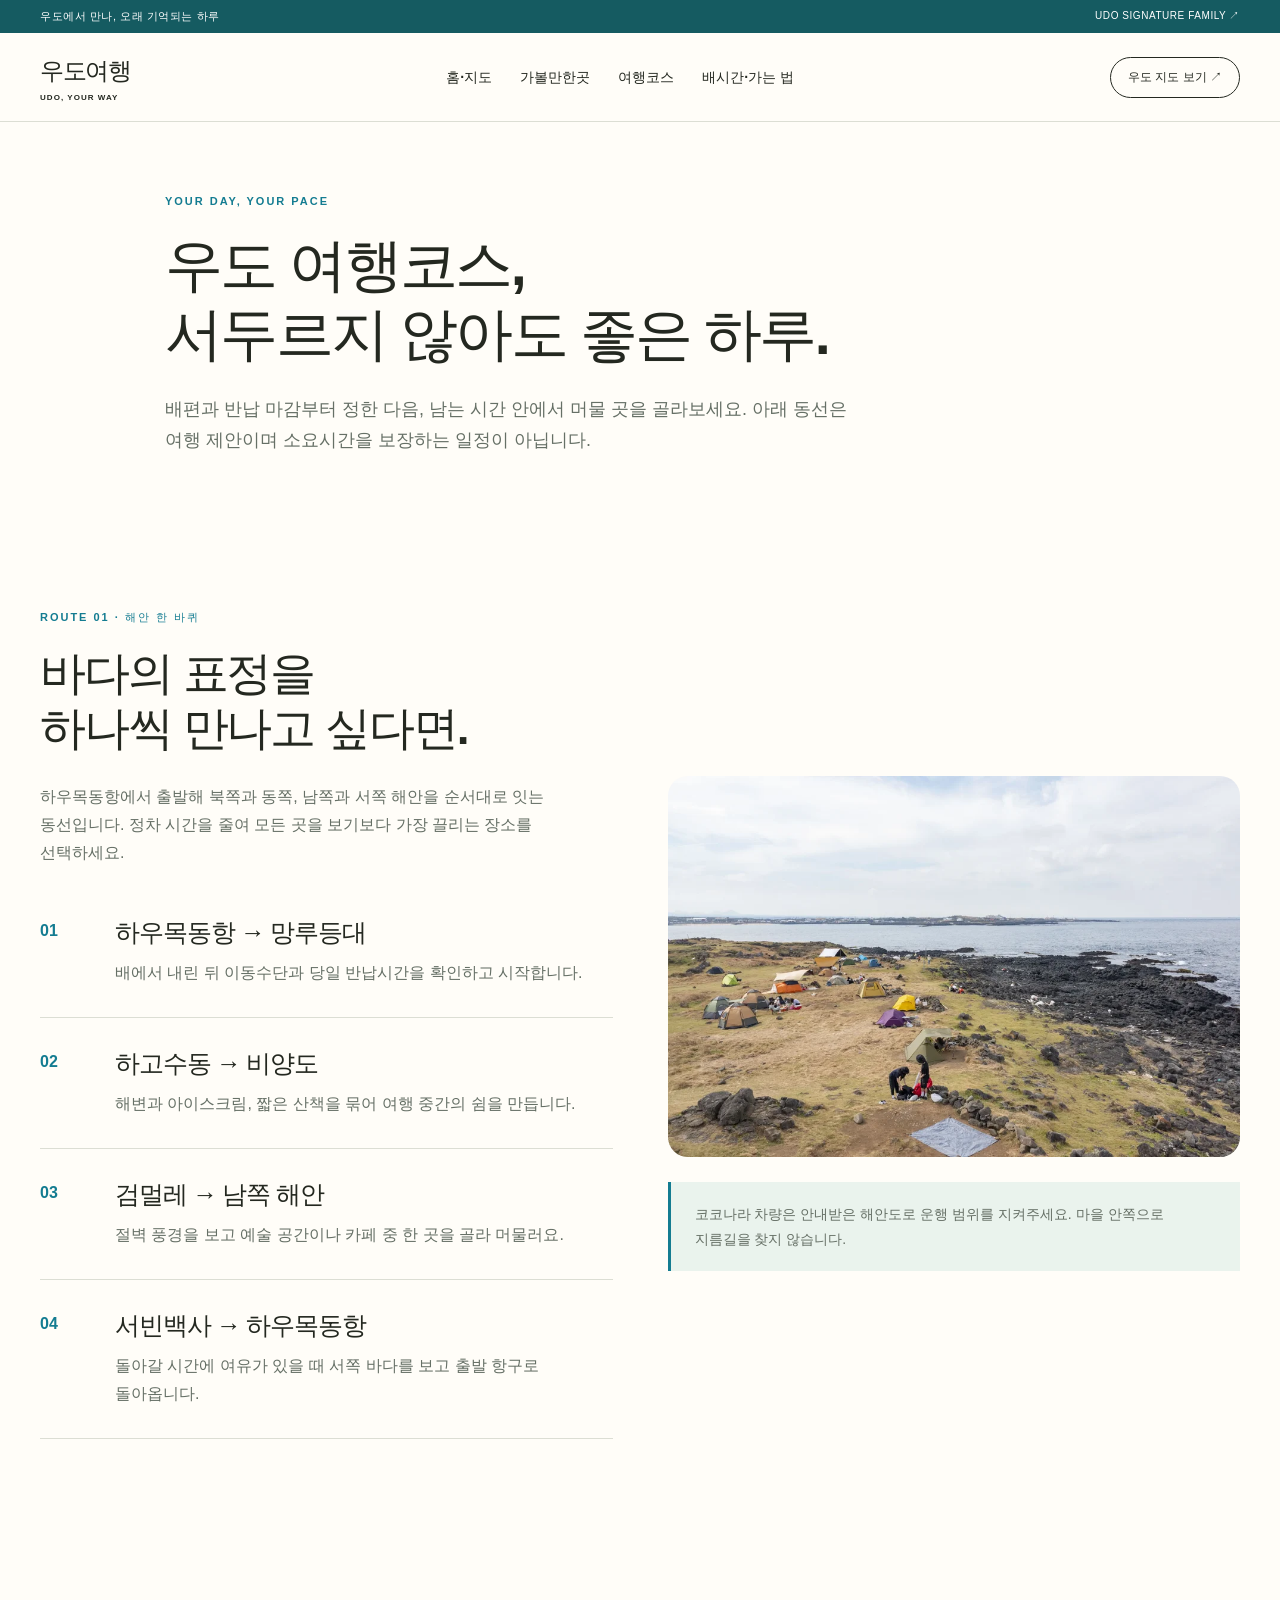
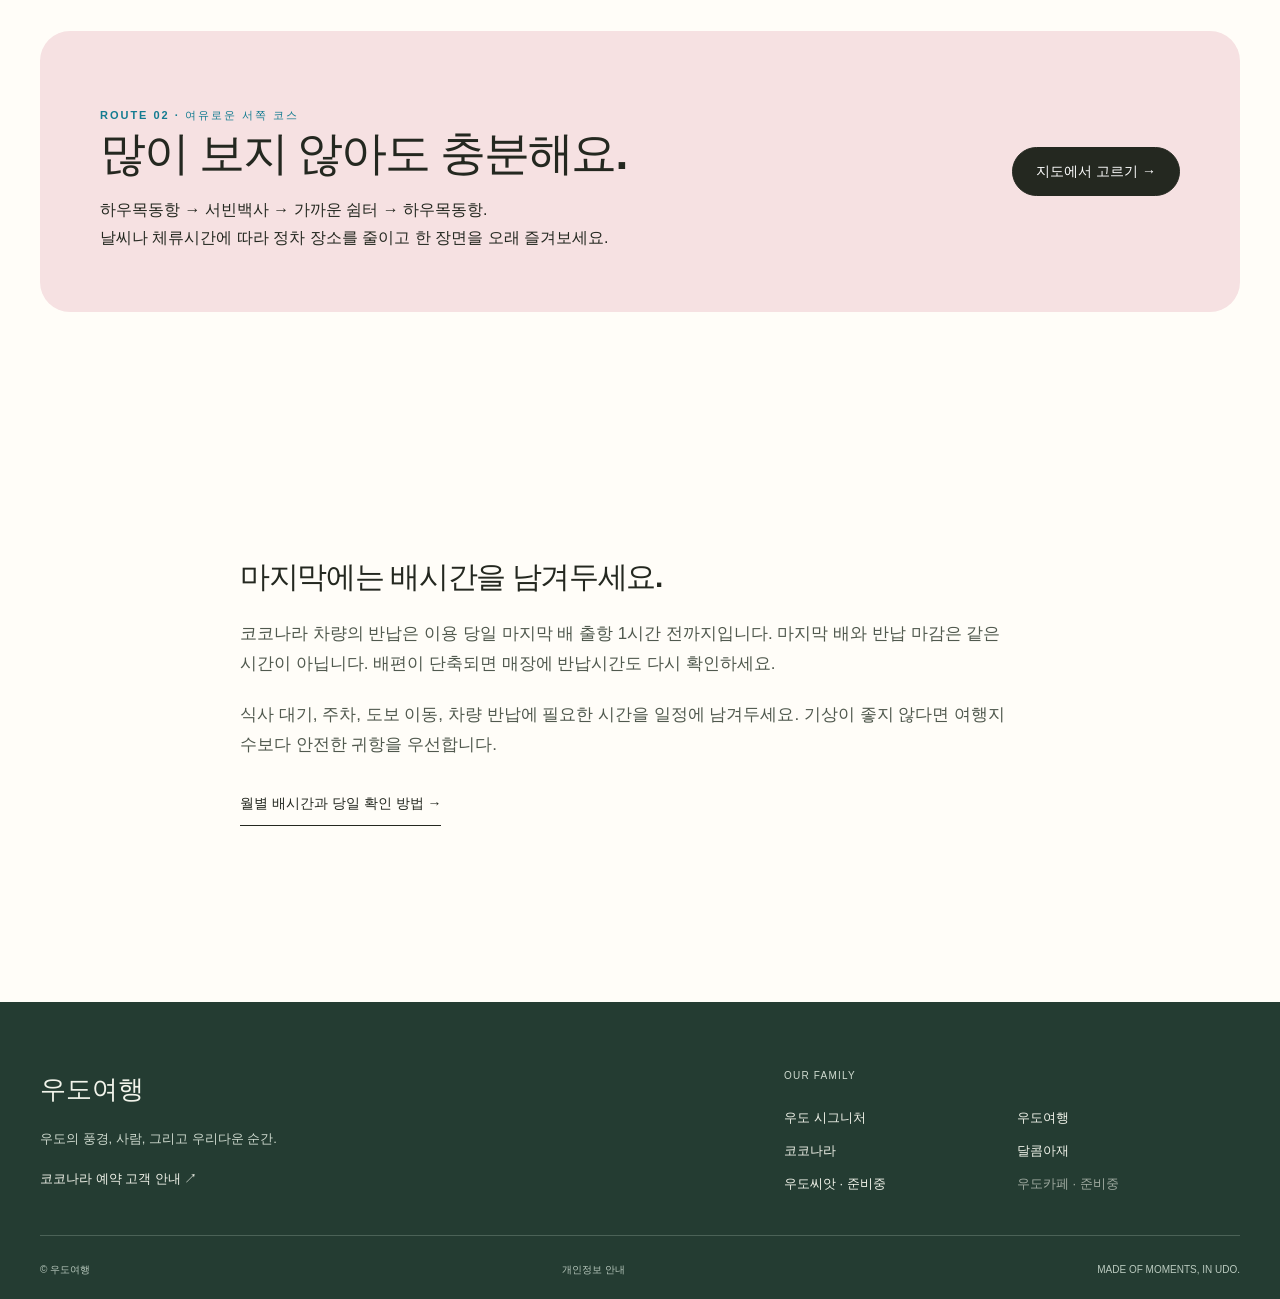
==== docs/course/index.html @ 096f095b "Publish reviewed udosignature-udo website" ====
<!doctype html><html lang="ko"><head><meta charset="utf-8"><meta name="viewport" content="width=device-width,initial-scale=1"><title>우도 여행코스 | 해안 한 바퀴·여유로운 반나절 일정</title><meta name="description" content="우도 여행코스를 체류시간과 취향에 맞게 골라보세요. 하우목동항에서 시작하는 해안 코스, 서빈백사 중심의 여유 코스와 마지막 배 전 일정 정리를 안내합니다."><meta name="robots" content="index,follow,max-image-preview:large"><link rel="canonical" href="https://udo.udosignature.com/course/"><meta property="og:type" content="website"><meta property="og:locale" content="ko_KR"><meta property="og:site_name" content="우도여행"><meta property="og:title" content="우도 여행코스 | 해안 한 바퀴·여유로운 반나절 일정"><meta property="og:description" content="우도 여행코스를 체류시간과 취향에 맞게 골라보세요. 하우목동항에서 시작하는 해안 코스, 서빈백사 중심의 여유 코스와 마지막 배 전 일정 정리를 안내합니다."><meta property="og:url" content="https://udo.udosignature.com/course/"><meta property="og:image" content="https://udo.udosignature.com/assets/coast-960.webp"><meta name="twitter:card" content="summary_large_image"><meta name="theme-color" content="#fffaf4"><link rel="icon" href="/assets/favicon.svg" type="image/svg+xml"><link rel="stylesheet" href="/assets/brand.css"><script src="/assets/brand.js" defer></script><script type="application/ld+json">{"@context": "https://schema.org", "@graph": [{"@type": "WebSite", "@id": "https://udo.udosignature.com/#website", "name": "우도여행", "url": "https://udo.udosignature.com/", "inLanguage": "ko-KR"}, {"@type": "WebPage", "@id": "https://udo.udosignature.com/course/#webpage", "url": "https://udo.udosignature.com/course/", "name": "우도 여행코스 | 해안 한 바퀴·여유로운 반나절 일정", "description": "우도 여행코스를 체류시간과 취향에 맞게 골라보세요. 하우목동항에서 시작하는 해안 코스, 서빈백사 중심의 여유 코스와 마지막 배 전 일정 정리를 안내합니다.", "isPartOf": {"@id": "https://udo.udosignature.com/#website"}, "dateModified": "2026-09-20", "inLanguage": "ko-KR"}, {"@type": "BreadcrumbList", "itemListElement": [{"@type": "ListItem", "position": 1, "name": "우도여행", "item": "https://udo.udosignature.com/"}, {"@type": "ListItem", "position": 2, "name": "여행코스", "item": "https://udo.udosignature.com/course/"}]}]}</script></head><body class="travel" data-site="udosignature-udo"><a class="skip" href="#main">본문 바로가기</a><div class="topline"><span>우도에서 만나, 오래 기억되는 하루</span><a href="https://udosignature.com/">UDO SIGNATURE FAMILY ↗</a></div><header><div class="header-inner wrap"><a class="brand" href="/"><span class="wordmark">우도여행<small>UDO, YOUR WAY</small></span></a><nav aria-label="주 메뉴"><a class="nav-link" href="/">홈·지도</a><a class="nav-link" href="/places/">가볼만한곳</a><a class="nav-link" href="/course/">여행코스</a><a class="nav-link" href="/ferry/">배시간·가는 법</a></nav><a class="header-cta" href="/">우도 지도 보기 ↗</a></div></header><main id="main"><section class="wrap page-head"><p class="eyebrow">YOUR DAY, YOUR PACE</p><h1>우도 여행코스,<br>서두르지 않아도 좋은 하루.</h1><p>배편과 반납 마감부터 정한 다음, 남는 시간 안에서 머물 곳을 골라보세요. 아래 동선은 여행 제안이며 소요시간을 보장하는 일정이 아닙니다.</p></section><section class="wrap section"><div class="split"><div><p class="eyebrow">ROUTE 01 · 해안 한 바퀴</p><h2>바다의 표정을<br>하나씩 만나고 싶다면.</h2><p>하우목동항에서 출발해 북쪽과 동쪽, 남쪽과 서쪽 해안을 순서대로 잇는 동선입니다. 정차 시간을 줄여 모든 곳을 보기보다 가장 끌리는 장소를 선택하세요.</p><div class="route-list"><article><div><h3>하우목동항 → 망루등대</h3><p>배에서 내린 뒤 이동수단과 당일 반납시간을 확인하고 시작합니다.</p></div></article><article><div><h3>하고수동 → 비양도</h3><p>해변과 아이스크림, 짧은 산책을 묶어 여행 중간의 쉼을 만듭니다.</p></div></article><article><div><h3>검멀레 → 남쪽 해안</h3><p>절벽 풍경을 보고 예술 공간이나 카페 중 한 곳을 골라 머물러요.</p></div></article><article><div><h3>서빈백사 → 하우목동항</h3><p>돌아갈 시간에 여유가 있을 때 서쪽 바다를 보고 출발 항구로 돌아옵니다.</p></div></article></div></div><div><img class="" src="/assets/biyang-960.webp" width="960" height="640" alt="우도 비양도 해안의 산책 풍경" loading="lazy" ><div class="note" style="margin-top:25px">코코나라 차량은 안내받은 해안도로 운행 범위를 지켜주세요. 마을 안쪽으로 지름길을 찾지 않습니다.</div></div></div></section><section class="wrap section"><div class="callout"><div><p class="eyebrow">ROUTE 02 · 여유로운 서쪽 코스</p><h2>많이 보지 않아도 충분해요.</h2><p>하우목동항 → 서빈백사 → 가까운 쉼터 → 하우목동항.<br>날씨나 체류시간에 따라 정차 장소를 줄이고 한 장면을 오래 즐겨보세요.</p></div><a class="btn" href="/#map">지도에서 고르기 →</a></div></section><section class="wrap section article"><h2>마지막에는 배시간을 남겨두세요.</h2><p>코코나라 차량의 반납은 이용 당일 마지막 배 출항 1시간 전까지입니다. 마지막 배와 반납 마감은 같은 시간이 아닙니다. 배편이 단축되면 매장에 반납시간도 다시 확인하세요.</p><p>식사 대기, 주차, 도보 이동, 차량 반납에 필요한 시간을 일정에 남겨두세요. 기상이 좋지 않다면 여행지 수보다 안전한 귀항을 우선합니다.</p><a class="text-link" href="/ferry/">월별 배시간과 당일 확인 방법 →</a></section></main><footer><div class="wrap footer-grid"><div><strong>우도여행</strong><p>우도의 풍경, 사람, 그리고 우리다운 순간.</p><a href="https://guide.udosignature.com/">코코나라 예약 고객 안내 ↗</a></div><div class="family"><p>OUR FAMILY</p><a class="family-link" href="https://udosignature.com/">우도 시그니처</a><a class="family-link" href="https://udo.udosignature.com/">우도여행</a><a class="family-link" href="https://coconara.udosignature.com/">코코나라</a><a class="family-link" href="https://dalkom-aje.udosignature.com/">달콤아재</a><a class="family-link" href="https://udopeanut.udosignature.com/">우도씨앗 · 준비중</a><span>우도카페 · 준비중</span></div></div><div class="wrap legal"><span>© 우도여행</span><a href="/privacy/">개인정보 안내</a><span>MADE OF MOMENTS, IN UDO.</span></div></footer><div class="mobile-bar"><a class="btn" href="/">우도 지도 보기 ↗</a></div></body></html>
---- assets/brand.css ----
@charset "UTF-8";
:root{--ink:#242820;--muted:#667066;--paper:#fffdf8;--accent:#e9473d;--soft:#f3eee4;--line:#dcded4;--radius:24px;font-family:-apple-system,BlinkMacSystemFont,"Apple SD Gothic Neo","Noto Sans KR","Malgun Gothic",sans-serif;color:var(--ink);background:var(--paper);font-synthesis:none}*{box-sizing:border-box}html{scroll-behavior:smooth;scroll-padding-top:105px}body{margin:0;line-height:1.75;word-break:keep-all}a{color:inherit;text-decoration:none}a,button{-webkit-tap-highlight-color:transparent}button{font:inherit;cursor:pointer}img{display:block;max-width:100%;height:auto}svg{max-width:100%}p{margin:0 0 1.3em}h1,h2,h3,h4{line-height:1.2;letter-spacing:-.045em;margin:0}h1{font-size:clamp(40px,5.3vw,78px);font-weight:800}h2{font-size:clamp(29px,3.6vw,48px);font-weight:750}h3{font-size:25px}small,.fine{font-size:13px;color:var(--muted)}a:focus-visible,button:focus-visible,summary:focus-visible{outline:3px solid #277ca6;outline-offset:5px}.wrap{width:min(1200px,calc(100% - 80px));margin:auto}.skip{position:fixed;top:-100px;left:20px;z-index:20;background:#fff;padding:12px}.skip:focus{top:10px}.topline{padding:7px 40px;background:#253d34;color:#fff;font-size:11px;display:flex;justify-content:space-between;letter-spacing:.05em}.topline a{font-size:10px}header{background:rgba(255,253,248,.97);position:sticky;top:0;z-index:9;border-bottom:1px solid var(--line)}.header-inner{display:flex;align-items:center;justify-content:space-between;gap:28px;min-height:88px}.brand{flex-shrink:0}.brand img{width:116px;height:70px;object-fit:contain;mix-blend-mode:multiply}.wordmark{font-size:24px;font-weight:850;letter-spacing:-.06em}.wordmark small{display:block;font-size:8px;letter-spacing:.13em;color:var(--ink);line-height:1.5}nav{display:flex;gap:28px}.nav-link{font-size:14px;font-weight:650;padding:10px 0;white-space:nowrap}.nav-link:hover{color:var(--accent)}.header-cta{font-size:12px;border:1px solid var(--ink);padding:9px 17px;border-radius:30px;font-weight:700;white-space:nowrap}.eyebrow{font-size:11px;font-weight:800;letter-spacing:.18em;margin-bottom:19px;color:var(--accent)}.section{padding:96px 0}.section-head{display:flex;justify-content:space-between;gap:36px;align-items:end;margin-bottom:35px}.section-head p{margin:0;max-width:440px;color:var(--muted)}.section-head .eyebrow{margin-bottom:15px;color:var(--accent)}.section-intro{max-width:680px;margin-top:24px;color:var(--muted)}.actions{display:flex;gap:12px;flex-wrap:wrap;margin-top:27px}.btn{display:inline-flex;align-items:center;justify-content:center;gap:15px;background:var(--ink);color:#fff;padding:14px 23px;border:1px solid var(--ink);border-radius:100px;min-height:49px;font-size:14px;font-weight:750;line-height:1.4}.btn:hover{background:var(--accent);border-color:var(--accent);color:#fff}.btn.secondary{background:transparent;color:var(--ink)}.text-link{display:inline-block;padding:9px 0;font-weight:750;font-size:14px;border-bottom:1px solid currentColor}.hero{padding:52px 0 66px}.hero-top{display:flex;justify-content:space-between;align-items:end;gap:40px;margin-bottom:40px}.hero-top .intro{max-width:380px;font-size:16px;color:var(--muted);padding-bottom:5px}.hero-top h1 em{font-style:normal;color:var(--accent)}.panorama{height:450px;overflow:hidden;border-radius:8px 120px 8px 8px;position:relative}.panorama img{width:100%;height:100%;object-fit:cover}.panorama:after{content:"";position:absolute;inset:0;background:linear-gradient(0deg,rgba(10,50,44,.42),transparent 50%)}.panorama .caption{position:absolute;bottom:30px;left:36px;z-index:1;color:#fff;font-size:13px;letter-spacing:.06em}.round-note{position:absolute;right:35px;bottom:26px;z-index:1;background:#ffe389;width:115px;height:115px;border-radius:50%;display:flex;align-items:center;justify-content:center;color:var(--ink);font-size:12px;font-weight:800;text-align:center;line-height:1.55;transform:rotate(10deg)}.journey-strip{display:grid;grid-template-columns:repeat(3,1fr);border-bottom:1px solid var(--line);border-top:1px solid var(--line)}.journey-strip a{display:flex;align-items:center;gap:18px;padding:24px 30px;border-right:1px solid var(--line)}.journey-strip a:last-child{border:0}.journey-strip small{display:block;font-size:10px;letter-spacing:.08em}.journey-strip strong{font-size:17px}.journey-strip .num{font-size:12px;color:var(--accent)}.journey-strip .arrow{margin-left:auto}.brand-grid{display:grid;grid-template-columns:1fr 1fr;gap:26px}.brand-card{background:#f1f5ee;border-radius:var(--radius);overflow:hidden;transition:transform .25s}.brand-card:hover{transform:translateY(-4px)}.brand-card img{width:100%;height:320px;object-fit:cover}.brand-card .card-copy{padding:30px;display:grid;grid-template-columns:1fr auto;gap:15px}.card-copy p{font-size:14px;margin:12px 0 0;color:var(--muted);max-width:400px}.card-copy .eyebrow{margin:0 0 10px;font-size:10px}.card-arrow{border:1px solid var(--ink);width:42px;height:42px;border-radius:50%;display:grid;place-items:center;align-self:center}.brand-card.coco{background:#fce4eb}.brand-card.sweet{background:#f8e9cf}.brand-card.travel-card{grid-column:span 2;display:grid;grid-template-columns:1.2fr 1fr;background:#e4f2f1}.travel-card img{height:350px}.travel-card .card-copy{padding:50px;align-content:center}.coming-row{display:grid;grid-template-columns:1fr 1fr;gap:25px;margin-top:26px}.coming-card{padding:30px;background:#f2f3e8;border:1px solid var(--line);border-radius:20px;display:flex;align-items:center;gap:25px}.coming-card p{margin:9px 0 0;font-size:14px;color:var(--muted)}.coming-card h3{font-size:22px}.coming-card small{display:inline-block;letter-spacing:.13em;font-size:9px;margin-bottom:8px}.coming-icon{font-size:38px;font-family:Georgia,serif}.manifesto{background:#f3efe6}.manifesto .wrap{display:grid;grid-template-columns:.8fr 1.2fr;gap:10%;align-items:start}.manifesto p{font-size:19px;line-height:1.9}.tape{height:8px;background:repeating-linear-gradient(90deg,#ef433b 0 9%,transparent 9% 11%,#f2cd51 11% 20%,transparent 20% 22%,#3693af 22% 31%,transparent 31% 33%);margin-bottom:50px}.big-quote{font-size:clamp(32px,4vw,55px);line-height:1.4;letter-spacing:-.06em}.split{display:grid;grid-template-columns:1fr 1fr;gap:55px;align-items:center}.split>div>p:not(.eyebrow){color:var(--muted);margin-top:26px}.split>img,.split>div>img{width:100%;max-height:590px;object-fit:cover;border-radius:20px}.callout{padding:60px;background:#f6e1e2;border-radius:30px;display:flex;align-items:center;justify-content:space-between;gap:30px}.callout p{margin:15px 0 0}.three-grid{display:grid;grid-template-columns:repeat(3,1fr);gap:24px}.feature{padding:30px;background:var(--soft);border-radius:20px}.feature>span{font-size:12px;color:var(--accent);display:block;margin-bottom:32px}.feature p{font-size:15px;color:var(--muted);margin:18px 0 0}.page-head{padding:70px 0 55px;max-width:950px}.page-head h1{font-size:clamp(37px,4.5vw,62px)}.page-head>p:last-child{color:var(--muted);font-size:18px;max-width:700px;margin:25px 0 0}.article{max-width:800px}.article h2{font-size:30px;margin:55px 0 24px}.article h3{margin:32px 0 16px}.article p{font-size:17px;color:#50594e}.article a{border-bottom:1px solid}.article ul{padding-left:23px}.article img{border-radius:15px;margin:30px 0;max-height:560px;width:100%;object-fit:cover}.note{padding:20px 24px;border-left:3px solid var(--accent);background:var(--soft);font-size:14px;color:var(--muted)}.places-grid{display:grid;grid-template-columns:repeat(3,1fr);gap:35px 24px}.place-card img{width:100%;height:250px;object-fit:cover;border-radius:18px}.place-card h3{margin:23px 0 14px}.place-card p{font-size:15px;color:var(--muted)}.place-card small{display:block;margin-top:20px;font-size:10px;letter-spacing:.1em}.route-list{counter-reset:route;display:grid;gap:0}.route-list article{padding:30px 0;border-bottom:1px solid var(--line);display:grid;grid-template-columns:55px 1fr;gap:20px;counter-increment:route}.route-list article:before{content:counter(route,decimal-leading-zero);color:var(--accent);font-size:16px;font-weight:750}.route-list article p{margin:12px 0 0;color:var(--muted)}details{border-bottom:1px solid var(--line);padding:20px 0}summary{cursor:pointer;font-weight:700;line-height:1.5}details p{margin:18px 0 0;color:var(--muted)}footer{padding:65px 0 20px;background:#243c32;color:#f2f4eb;margin-top:80px;font-size:13px}footer strong{font-size:26px}footer p{color:#d0dbd0;margin-top:16px}footer a:hover{text-decoration:underline}.footer-grid{display:grid;grid-template-columns:1.5fr 1fr;gap:60px}.family{display:grid;grid-template-columns:1fr 1fr;gap:10px}.family p{grid-column:span 2;margin-top:0;letter-spacing:.12em;font-size:10px}.family span{opacity:.6}.legal{display:flex;justify-content:space-between;border-top:1px solid #4b6257;margin-top:40px;padding-top:25px;font-size:10px;color:#b9c9be}.mobile-bar{display:none}.travel{--accent:#147c91;--soft:#eaf3ed;--paper:#f9fbf7}.travel .topline{background:#155b61}.travel .travel-hero{display:grid;grid-template-columns:1fr 1fr;gap:55px;align-items:center;padding:65px 0}.travel-hero h1{font-size:clamp(40px,5.3vw,72px)}.travel-hero p:not(.eyebrow){max-width:410px;color:var(--muted);margin-top:28px}.travel-hero img{height:430px;object-fit:cover;width:100%;border-radius:50% 50% 8px 8px}.travel .section#map{padding-top:20px}.travel-map-layout{display:grid;grid-template-columns:1.08fr 1fr;gap:30px;align-items:start}.map-panel{background:#e2f1f2;border:1px solid #c5dddd;border-radius:22px;overflow:hidden}.map-panel svg{display:block;width:100%;height:auto}.map-land{fill:#eff1d7;stroke:#a0bcb5;stroke-width:1}.map-road{fill:none;stroke:#fff;stroke-width:2}.map-route{fill:none;stroke:#e69b78;stroke-width:3;stroke-dasharray:5 4}.map-pin{fill:#1e655f;stroke:#fff;stroke-width:3}.map-number{fill:#fff;font:bold 14px sans-serif;pointer-events:none}.map-north{fill:#1d635e;font:bold 18px sans-serif}.map-panel a[aria-current=true] .map-pin{fill:#e9473d}.map-tools{padding:10px 20px;display:flex;gap:15px;align-items:center}.map-tools button{font-size:12px;min-height:42px;padding:9px 15px}.map-tools span,.credits{font-size:10px;color:#4d6a69}.credits{padding:5px 20px 15px;margin:0}.credits a{text-decoration:underline}.user-position{fill:#187bda;stroke:white;stroke-width:3}.spot-tabs{display:flex;flex-wrap:wrap;gap:8px;margin-bottom:20px}.spot-tabs a{font-size:12px;background:#eef3ea;padding:9px 12px;border-radius:30px;border:1px solid #d5ded0}.spot-tabs a[aria-current=true]{background:#1e655f;color:#fff;border-color:#1e655f}.spot-tabs span{opacity:.65;margin-right:5px}.spot-cards article{border-radius:20px;border:1px solid var(--line);background:#fff;overflow:hidden}.spot-cards img{width:100%;height:245px;object-fit:cover}.spot-cards article>div{padding:23px}.spot-cards p:not(.eyebrow){font-size:14px;color:var(--muted);margin:18px 0 0}.spot-cards article[hidden]{display:none}.ferry-panel{border:1px solid #aecbc2;border-radius:22px;padding:30px;background:#edf4e9}.ferry-top{display:flex;justify-content:space-between;gap:12px;align-items:center}.ferry-top strong{font-size:15px}.ferry-grid{display:grid;grid-template-columns:repeat(3,1fr);gap:20px;margin:20px 0}.ferry-grid small{display:block}.ferry-grid strong{font-size:28px;letter-spacing:-.06em}.ferry-panel p{font-size:13px;margin:13px 0 0}.ferry-panel button{font-size:12px;padding:6px 14px;border:1px solid #b4c2b2;border-radius:30px;background:white}.table-scroll{overflow:auto}table{width:100%;border-collapse:collapse;font-size:15px}th,td{padding:17px;text-align:left;border-bottom:1px solid var(--line)}th{background:var(--soft)}caption{text-align:left;font-size:13px;margin:18px 0}.dalkom{--accent:#a25d27;--paper:#fffcf5;--soft:#f2e8d5;--ink:#292720}.dalkom .topline{background:#28251f}.dalkom .wordmark{font-size:27px}.dalkom .hero{padding:55px 0 80px}.sweet-hero{display:grid;grid-template-columns:1fr 1fr;align-items:center;gap:50px}.sweet-hero h1{font-size:clamp(43px,5vw,71px)}.sweet-hero .hero-intro{max-width:410px;margin:27px 0;color:var(--muted)}.photo-frame{padding:14px;background:#fff;border:2px solid var(--ink);border-radius:2px;box-shadow:9px 9px 0 #e8d6b1;transform:rotate(2deg);position:relative}.photo-frame img{height:500px;width:100%;object-fit:cover}.photo-frame:before{content:"HANDMADE IN UDO";font-size:11px;font-weight:700;letter-spacing:.1em;position:absolute;top:-16px;left:35px;background:#f0d177;padding:8px 20px;transform:rotate(-5deg)}.handwritten{font-family:Georgia,serif;font-style:italic;font-weight:400}.sweet-strip{padding:24px;text-align:center;border-top:2px solid var(--ink);border-bottom:2px solid var(--ink);font-size:clamp(17px,2vw,26px);font-weight:700;letter-spacing:.06em}.sweet-strip span{padding:0 24px;color:#ac7436}.dalkom .feature{background:#fff;border:1.5px solid var(--ink);border-radius:2px;box-shadow:4px 4px 0 #dfd4bd}.menu-grid{display:grid;grid-template-columns:1fr 1fr;gap:28px}.menu-item{padding:33px;border:1px solid var(--ink);border-radius:3px;position:relative;background:#f6e6c5}.menu-item.orange{background:#f9dcc6}.menu-item h3{font-size:29px;margin-bottom:20px}.menu-item p{max-width:450px;font-size:15px}.price{font-size:27px;font-weight:800;display:block;margin-top:27px}.flavor{font-size:55px;line-height:1;position:absolute;right:26px;bottom:25px}.visit-grid{display:grid;grid-template-columns:1fr 1fr;gap:30px}.visit-card{border:1px solid var(--line);padding:32px;border-radius:18px}.visit-card h3{margin-bottom:20px}.visit-card dt{font-size:12px;color:var(--muted);margin-top:20px}.visit-card dd{margin:6px 0;font-weight:650}.peanut{--accent:#638044;--soft:#edf0df}.coming-hero{min-height:630px;display:grid;grid-template-columns:1.1fr 1fr;align-items:center;gap:60px;padding:70px 0}.coming-hero p:not(.eyebrow){margin-top:27px;max-width:460px;color:var(--muted)}.seed-art{border-radius:50%;aspect-ratio:1;max-width:400px;width:100%;background:#e8edd8;display:grid;place-items:center;position:relative;overflow:hidden}.seed-art svg{width:65%}.seed-art small{position:absolute;bottom:45px;letter-spacing:.17em;font-size:10px}.cafe{--accent:#a8643f;--ink:#345344;--paper:#f4f1e7;--soft:#e8e1ce}.cafe .topline{background:#b2593d;color:white}.cafe .brand{font-family:Georgia,serif}.cafe .wordmark{font-weight:500}.cafe-hero{text-align:center;padding:70px 0 40px}.cafe-hero h1{font-size:clamp(43px,6.5vw,89px);font-weight:500;letter-spacing:-.05em}.cafe-hero p{max-width:540px;margin:25px auto;color:var(--muted)}.coffee-window{min-height:470px;background-color:#dce1cc;background-image:linear-gradient(#bec8b733 1px,transparent 1px),linear-gradient(90deg,#bec8b733 1px,transparent 1px);background-size:40px 40px;border-radius:240px 240px 5px 5px;border:12px solid #e4dcc9;max-width:820px;margin:40px auto 0;display:grid;place-items:center}.coffee-window svg{max-height:340px;max-width:90%}.swatches{display:flex;gap:14px;margin-top:30px}.swatches span{width:60px;height:60px;border-radius:50%;border:1px solid #0001}.draft-tag{display:inline-block;padding:6px 15px;font-size:11px;border:1px solid var(--ink);border-radius:30px}.cafe footer{margin-top:40px}
@media(min-width:761px){.only-mobile{display:none}}
@media(max-width:1000px){.header-inner{gap:20px}nav{gap:18px}.header-cta{display:none}.hero-top .intro{max-width:310px}.travel-card .card-copy{padding:30px}.wrap{width:calc(100% - 48px)}}
@media(max-width:760px){html{scroll-padding-top:128px}.wrap{width:calc(100% - 36px)}.topline{padding:7px 18px;font-size:9px}.topline a{font-size:8px}.header-inner{display:grid;grid-template-columns:1fr;gap:0;min-height:100px;padding-top:6px}.brand img{width:87px;height:50px}.brand{width:max-content}.wordmark{font-size:21px}.wordmark small{font-size:7px}nav{gap:24px;width:100%;overflow-x:auto;scrollbar-width:none}.nav-link{font-size:12px;padding:10px 0}.hero{padding:34px 0}.hero-top{display:block;margin-bottom:28px}.hero-top .intro{max-width:95%;margin-top:23px;font-size:14px}.eyebrow{font-size:9px;margin-bottom:16px}h1{font-size:43px;line-height:1.22}h2{font-size:31px}h3{font-size:22px}.panorama{height:280px;border-radius:4px 70px 4px 4px}.panorama .caption{left:20px;bottom:20px;font-size:10px;max-width:170px}.round-note{width:85px;height:85px;right:18px;bottom:18px;font-size:9px}.journey-strip{grid-template-columns:1fr}.journey-strip a{padding:17px 18px;border-right:0;border-bottom:1px solid var(--line)}.journey-strip strong{font-size:15px}.journey-strip small{font-size:9px}.section{padding:60px 0}.section-head{display:block;margin-bottom:26px}.section-head>p{margin-top:20px;font-size:14px}.brand-grid{grid-template-columns:1fr;gap:20px}.brand-card.travel-card{grid-column:auto;display:block}.brand-card img,.travel-card img{height:240px}.brand-card .card-copy,.travel-card .card-copy{padding:24px}.card-copy p{font-size:13px}.coming-row{grid-template-columns:1fr;gap:16px;margin-top:20px}.coming-card{padding:23px}.coming-card p{font-size:12px}.manifesto .wrap{display:block}.manifesto h2{margin-bottom:30px}.manifesto p{font-size:16px}.tape{margin-bottom:34px}.split{grid-template-columns:1fr;gap:30px}.split>img,.split>div>img{max-height:380px}.three-grid,.places-grid{grid-template-columns:1fr;gap:22px}.feature{padding:27px}.feature>span{margin-bottom:22px}.feature p{font-size:14px}.callout{display:block;padding:30px 24px}.callout h2{font-size:27px}.callout p{font-size:14px}.page-head{padding:45px 0 35px}.page-head>p:last-child{font-size:15px}.article h2{font-size:27px}.article p{font-size:15px}.article img{max-height:380px}.place-card img{height:245px}.place-card h3{margin:20px 0 10px}.place-card p{font-size:14px}.footer-grid{grid-template-columns:1fr;gap:40px}footer{margin-top:35px;padding:45px 0 100px;font-size:11px}footer strong{font-size:23px}.legal{gap:20px;flex-wrap:wrap;font-size:9px}.legal>span:last-child{display:none}.mobile-bar{position:fixed;bottom:0;left:0;right:0;padding:10px 18px max(10px,env(safe-area-inset-bottom));background:rgba(255,253,248,.97);border-top:1px solid var(--line);z-index:10;display:block}.mobile-bar .btn{display:flex;width:100%;font-size:13px;padding:12px;min-height:46px}.travel .travel-hero{display:block;padding:38px 0}.travel-hero h1{font-size:46px}.travel-hero p:not(.eyebrow){font-size:15px;margin-top:22px}.travel-hero img{height:275px;border-radius:90px 90px 5px 5px;margin-top:32px}.travel-map-layout{grid-template-columns:1fr;gap:22px}.map-panel svg{max-height:390px}.map-tools{flex-wrap:wrap;gap:8px}.map-tools span{font-size:10px}.spot-tabs{gap:6px}.spot-tabs a{font-size:11px;padding:8px 10px}.spot-cards img{height:210px}.ferry-panel{padding:23px 20px}.ferry-grid{gap:12px}.ferry-grid strong{font-size:21px}.ferry-grid small{font-size:10px}.ferry-top strong{font-size:13px}.ferry-panel p{font-size:12px}.table-scroll{margin:0 -4px}th,td{padding:13px 12px;font-size:13px}.sweet-hero{display:block}.sweet-hero h1{font-size:46px}.sweet-hero .hero-intro{font-size:15px}.dalkom .hero{padding:38px 0 48px}.photo-frame{margin:40px 8px 0;transform:rotate(1.5deg)}.photo-frame img{height:335px}.sweet-strip{font-size:14px;padding:20px 10px;letter-spacing:0}.sweet-strip span{padding:0 8px}.menu-grid,.visit-grid{grid-template-columns:1fr;gap:22px}.menu-item{padding:26px}.menu-item h3{font-size:25px}.menu-item p{font-size:14px;padding-right:30px}.visit-card{padding:25px}.coming-hero{grid-template-columns:1fr;gap:35px;padding:48px 0}.seed-art{width:85%;margin:auto;max-width:310px}.coming-hero h1{font-size:42px}.coming-hero p:not(.eyebrow){font-size:15px}.coffee-window{min-height:310px;border-width:8px;border-radius:180px 180px 4px 4px}.coffee-window svg{max-height:250px}.cafe-hero{padding-top:43px}.cafe-hero p{font-size:14px}.cafe-hero h1{font-size:52px}.cafe .topline{font-size:8px}.cafe .topline a{display:none}.cafe .wordmark{font-size:23px}.btn{padding:12px 20px;font-size:13px}}
@media(prefers-reduced-motion:reduce){html{scroll-behavior:auto}*,*:before,*:after{animation:none!important;transition:none!important}}
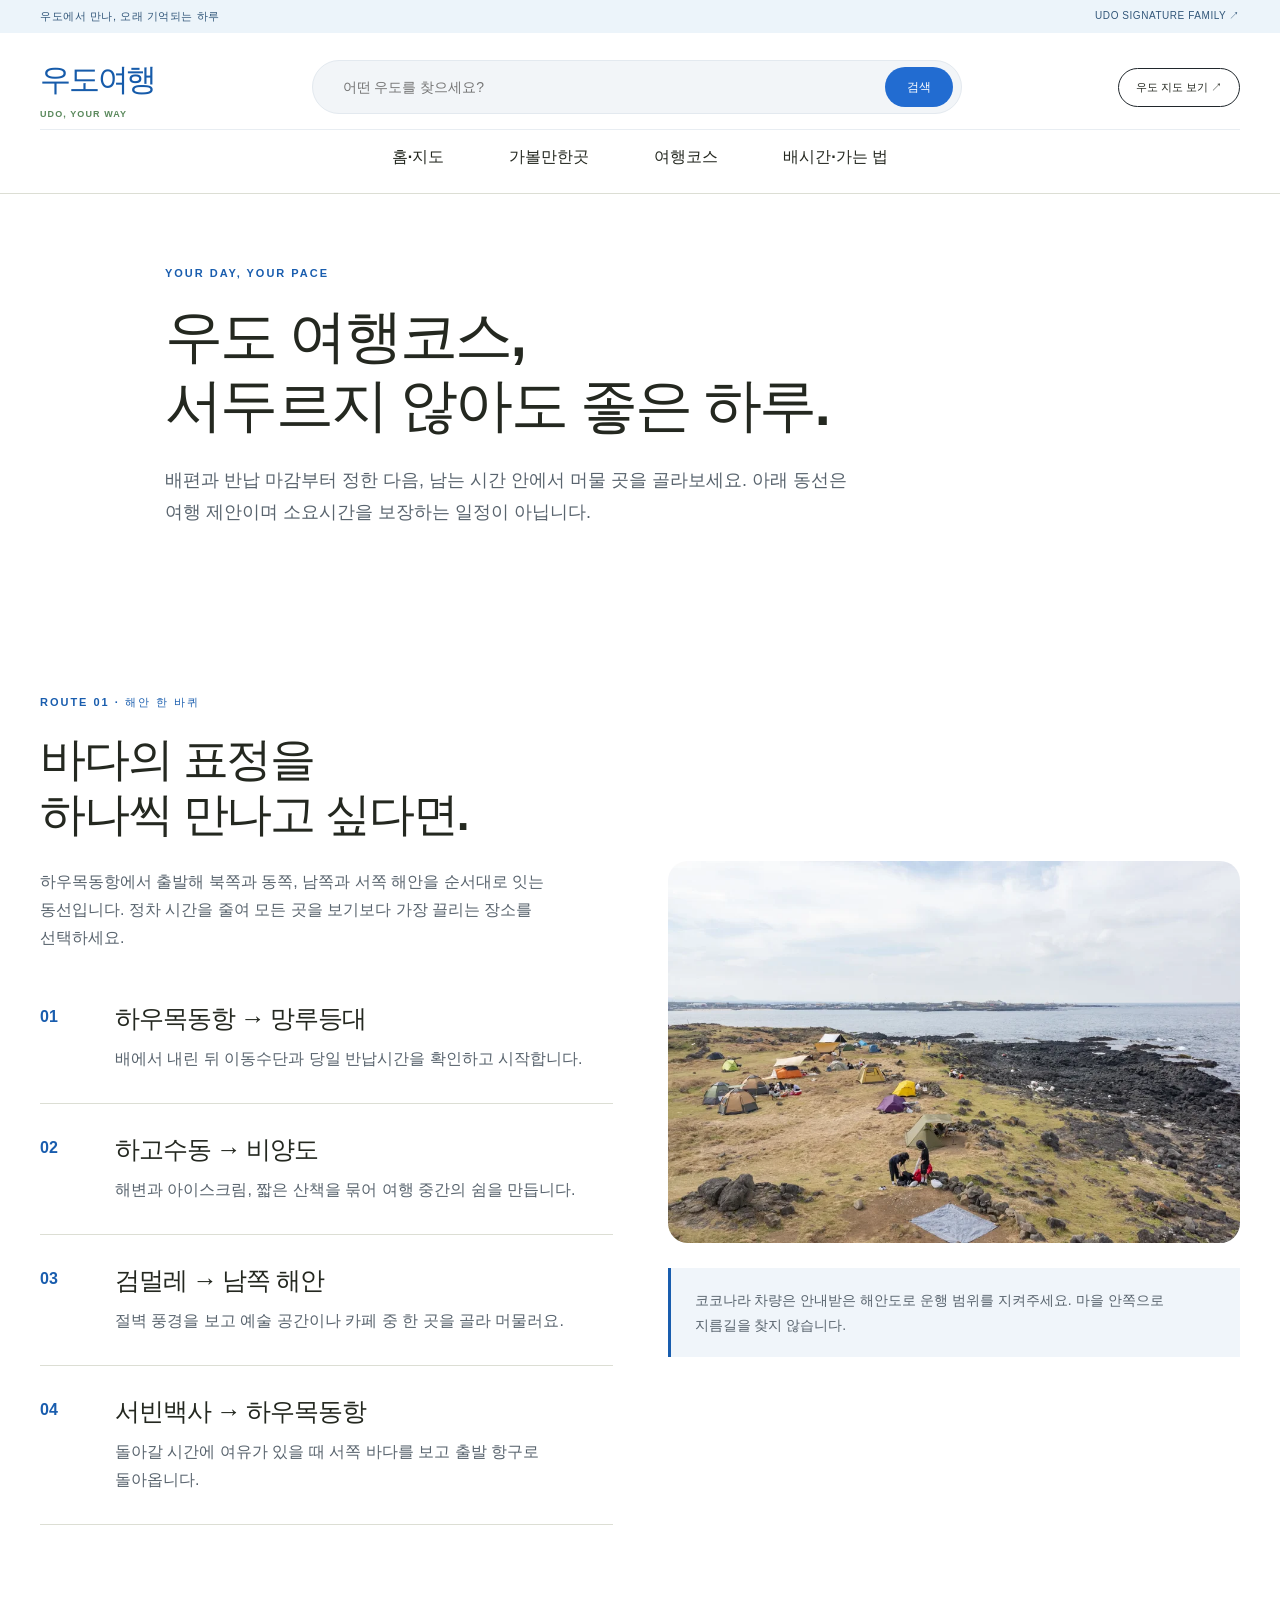
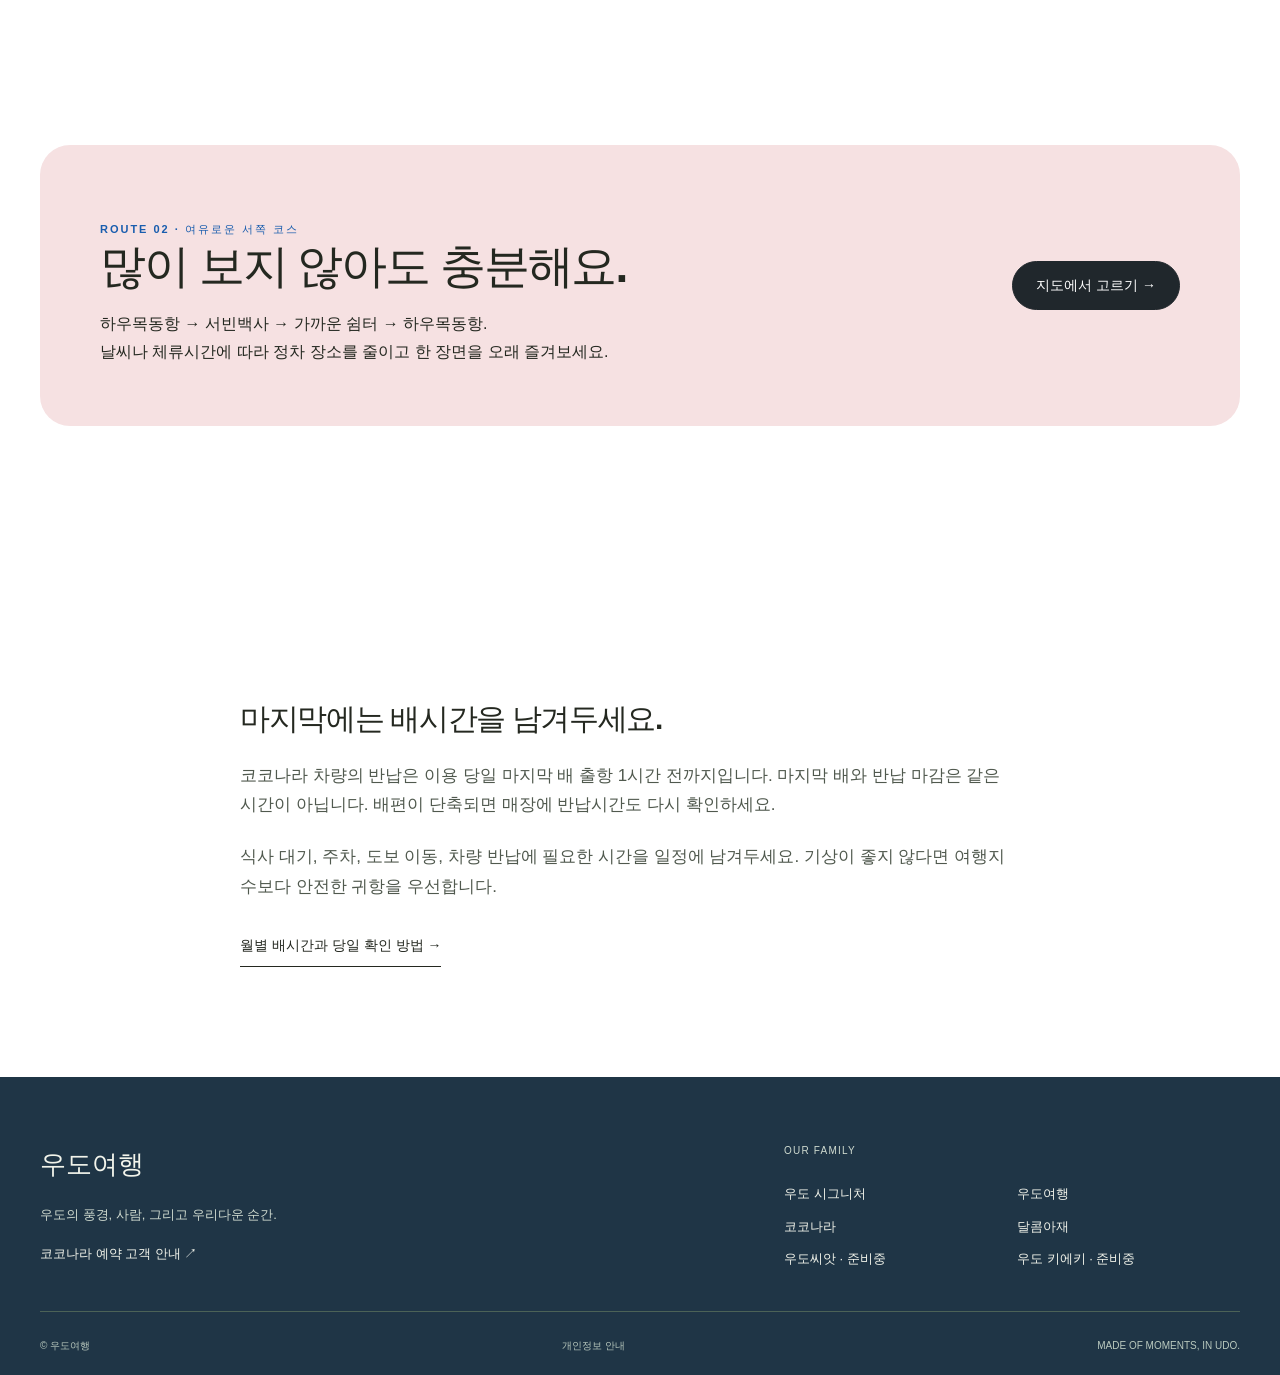
==== commit d98d40b7: "Publish reviewed September redesign for udosignature-udo" ====
--- a/docs/course/index.html
+++ b/docs/course/index.html
@@ -1 +1 @@
-<!doctype html><html lang="ko"><head><meta charset="utf-8"><meta name="viewport" content="width=device-width,initial-scale=1"><title>우도 여행코스 | 해안 한 바퀴·여유로운 반나절 일정</title><meta name="description" content="우도 여행코스를 체류시간과 취향에 맞게 골라보세요. 하우목동항에서 시작하는 해안 코스, 서빈백사 중심의 여유 코스와 마지막 배 전 일정 정리를 안내합니다."><meta name="robots" content="index,follow,max-image-preview:large"><link rel="canonical" href="https://udo.udosignature.com/course/"><meta property="og:type" content="website"><meta property="og:locale" content="ko_KR"><meta property="og:site_name" content="우도여행"><meta property="og:title" content="우도 여행코스 | 해안 한 바퀴·여유로운 반나절 일정"><meta property="og:description" content="우도 여행코스를 체류시간과 취향에 맞게 골라보세요. 하우목동항에서 시작하는 해안 코스, 서빈백사 중심의 여유 코스와 마지막 배 전 일정 정리를 안내합니다."><meta property="og:url" content="https://udo.udosignature.com/course/"><meta property="og:image" content="https://udo.udosignature.com/assets/coast-960.webp"><meta name="twitter:card" content="summary_large_image"><meta name="theme-color" content="#fffaf4"><link rel="icon" href="/assets/favicon.svg" type="image/svg+xml"><link rel="stylesheet" href="/assets/brand.css"><script src="/assets/brand.js" defer></script><script type="application/ld+json">{"@context": "https://schema.org", "@graph": [{"@type": "WebSite", "@id": "https://udo.udosignature.com/#website", "name": "우도여행", "url": "https://udo.udosignature.com/", "inLanguage": "ko-KR"}, {"@type": "WebPage", "@id": "https://udo.udosignature.com/course/#webpage", "url": "https://udo.udosignature.com/course/", "name": "우도 여행코스 | 해안 한 바퀴·여유로운 반나절 일정", "description": "우도 여행코스를 체류시간과 취향에 맞게 골라보세요. 하우목동항에서 시작하는 해안 코스, 서빈백사 중심의 여유 코스와 마지막 배 전 일정 정리를 안내합니다.", "isPartOf": {"@id": "https://udo.udosignature.com/#website"}, "dateModified": "2026-09-20", "inLanguage": "ko-KR"}, {"@type": "BreadcrumbList", "itemListElement": [{"@type": "ListItem", "position": 1, "name": "우도여행", "item": "https://udo.udosignature.com/"}, {"@type": "ListItem", "position": 2, "name": "여행코스", "item": "https://udo.udosignature.com/course/"}]}]}</script></head><body class="travel" data-site="udosignature-udo"><a class="skip" href="#main">본문 바로가기</a><div class="topline"><span>우도에서 만나, 오래 기억되는 하루</span><a href="https://udosignature.com/">UDO SIGNATURE FAMILY ↗</a></div><header><div class="header-inner wrap"><a class="brand" href="/"><span class="wordmark">우도여행<small>UDO, YOUR WAY</small></span></a><nav aria-label="주 메뉴"><a class="nav-link" href="/">홈·지도</a><a class="nav-link" href="/places/">가볼만한곳</a><a class="nav-link" href="/course/">여행코스</a><a class="nav-link" href="/ferry/">배시간·가는 법</a></nav><a class="header-cta" href="/">우도 지도 보기 ↗</a></div></header><main id="main"><section class="wrap page-head"><p class="eyebrow">YOUR DAY, YOUR PACE</p><h1>우도 여행코스,<br>서두르지 않아도 좋은 하루.</h1><p>배편과 반납 마감부터 정한 다음, 남는 시간 안에서 머물 곳을 골라보세요. 아래 동선은 여행 제안이며 소요시간을 보장하는 일정이 아닙니다.</p></section><section class="wrap section"><div class="split"><div><p class="eyebrow">ROUTE 01 · 해안 한 바퀴</p><h2>바다의 표정을<br>하나씩 만나고 싶다면.</h2><p>하우목동항에서 출발해 북쪽과 동쪽, 남쪽과 서쪽 해안을 순서대로 잇는 동선입니다. 정차 시간을 줄여 모든 곳을 보기보다 가장 끌리는 장소를 선택하세요.</p><div class="route-list"><article><div><h3>하우목동항 → 망루등대</h3><p>배에서 내린 뒤 이동수단과 당일 반납시간을 확인하고 시작합니다.</p></div></article><article><div><h3>하고수동 → 비양도</h3><p>해변과 아이스크림, 짧은 산책을 묶어 여행 중간의 쉼을 만듭니다.</p></div></article><article><div><h3>검멀레 → 남쪽 해안</h3><p>절벽 풍경을 보고 예술 공간이나 카페 중 한 곳을 골라 머물러요.</p></div></article><article><div><h3>서빈백사 → 하우목동항</h3><p>돌아갈 시간에 여유가 있을 때 서쪽 바다를 보고 출발 항구로 돌아옵니다.</p></div></article></div></div><div><img class="" src="/assets/biyang-960.webp" width="960" height="640" alt="우도 비양도 해안의 산책 풍경" loading="lazy" ><div class="note" style="margin-top:25px">코코나라 차량은 안내받은 해안도로 운행 범위를 지켜주세요. 마을 안쪽으로 지름길을 찾지 않습니다.</div></div></div></section><section class="wrap section"><div class="callout"><div><p class="eyebrow">ROUTE 02 · 여유로운 서쪽 코스</p><h2>많이 보지 않아도 충분해요.</h2><p>하우목동항 → 서빈백사 → 가까운 쉼터 → 하우목동항.<br>날씨나 체류시간에 따라 정차 장소를 줄이고 한 장면을 오래 즐겨보세요.</p></div><a class="btn" href="/#map">지도에서 고르기 →</a></div></section><section class="wrap section article"><h2>마지막에는 배시간을 남겨두세요.</h2><p>코코나라 차량의 반납은 이용 당일 마지막 배 출항 1시간 전까지입니다. 마지막 배와 반납 마감은 같은 시간이 아닙니다. 배편이 단축되면 매장에 반납시간도 다시 확인하세요.</p><p>식사 대기, 주차, 도보 이동, 차량 반납에 필요한 시간을 일정에 남겨두세요. 기상이 좋지 않다면 여행지 수보다 안전한 귀항을 우선합니다.</p><a class="text-link" href="/ferry/">월별 배시간과 당일 확인 방법 →</a></section></main><footer><div class="wrap footer-grid"><div><strong>우도여행</strong><p>우도의 풍경, 사람, 그리고 우리다운 순간.</p><a href="https://guide.udosignature.com/">코코나라 예약 고객 안내 ↗</a></div><div class="family"><p>OUR FAMILY</p><a class="family-link" href="https://udosignature.com/">우도 시그니처</a><a class="family-link" href="https://udo.udosignature.com/">우도여행</a><a class="family-link" href="https://coconara.udosignature.com/">코코나라</a><a class="family-link" href="https://dalkom-aje.udosignature.com/">달콤아재</a><a class="family-link" href="https://udopeanut.udosignature.com/">우도씨앗 · 준비중</a><span>우도카페 · 준비중</span></div></div><div class="wrap legal"><span>© 우도여행</span><a href="/privacy/">개인정보 안내</a><span>MADE OF MOMENTS, IN UDO.</span></div></footer><div class="mobile-bar"><a class="btn" href="/">우도 지도 보기 ↗</a></div></body></html>+<!doctype html><html lang="ko"><head><meta charset="utf-8"><meta name="viewport" content="width=device-width,initial-scale=1"><title>우도 여행코스 | 해안 한 바퀴·여유로운 반나절 일정</title><meta name="description" content="우도 여행코스를 체류시간과 취향에 맞게 골라보세요. 하우목동항에서 시작하는 해안 코스, 서빈백사 중심의 여유 코스와 마지막 배 전 일정 정리를 안내합니다."><meta name="robots" content="index,follow,max-image-preview:large"><link rel="canonical" href="https://udo.udosignature.com/course/"><meta property="og:type" content="website"><meta property="og:locale" content="ko_KR"><meta property="og:site_name" content="우도여행"><meta property="og:title" content="우도 여행코스 | 해안 한 바퀴·여유로운 반나절 일정"><meta property="og:description" content="우도 여행코스를 체류시간과 취향에 맞게 골라보세요. 하우목동항에서 시작하는 해안 코스, 서빈백사 중심의 여유 코스와 마지막 배 전 일정 정리를 안내합니다."><meta property="og:url" content="https://udo.udosignature.com/course/"><meta property="og:image" content="https://udo.udosignature.com/assets/coast-960.webp"><meta name="twitter:card" content="summary_large_image"><meta name="theme-color" content="#fffaf4"><meta name="naver-site-verification" content="d7389aa4ebb8ffe1a55eb43ef84cface74b3771b"><link rel="icon" href="/assets/favicon.svg" type="image/svg+xml"><link rel="stylesheet" href="/assets/brand.css"><script src="/assets/brand.js" defer></script><script type="application/ld+json">{"@context": "https://schema.org", "@graph": [{"@type": "WebSite", "@id": "https://udo.udosignature.com/#website", "name": "우도여행", "url": "https://udo.udosignature.com/", "inLanguage": "ko-KR"}, {"@type": "WebPage", "@id": "https://udo.udosignature.com/course/#webpage", "url": "https://udo.udosignature.com/course/", "name": "우도 여행코스 | 해안 한 바퀴·여유로운 반나절 일정", "description": "우도 여행코스를 체류시간과 취향에 맞게 골라보세요. 하우목동항에서 시작하는 해안 코스, 서빈백사 중심의 여유 코스와 마지막 배 전 일정 정리를 안내합니다.", "isPartOf": {"@id": "https://udo.udosignature.com/#website"}, "dateModified": "2026-09-23", "inLanguage": "ko-KR"}, {"@type": "BreadcrumbList", "itemListElement": [{"@type": "ListItem", "position": 1, "name": "우도여행", "item": "https://udo.udosignature.com/"}, {"@type": "ListItem", "position": 2, "name": "여행코스", "item": "https://udo.udosignature.com/course/"}]}]}</script></head><body class="travel" data-route="course/" data-site="udosignature-udo"><a class="skip" href="#main">본문 바로가기</a><div class="topline"><span>우도에서 만나, 오래 기억되는 하루</span><a href="https://udosignature.com/">UDO SIGNATURE FAMILY ↗</a></div><header><div class="header-inner wrap"><a class="brand" href="/"><span class="wordmark">우도여행<small>UDO, YOUR WAY</small></span></a><form class="tour-search" action="/places/" method="get" role="search"><input type="search" name="q" aria-label="우도 여행지 검색" placeholder="어떤 우도를 찾으세요?" maxlength="80"><button type="submit">검색</button></form><nav aria-label="주 메뉴"><a class="nav-link" href="/">홈·지도</a><a class="nav-link" href="/places/">가볼만한곳</a><a class="nav-link" href="/course/">여행코스</a><a class="nav-link" href="/ferry/">배시간·가는 법</a></nav><a class="header-cta" href="/">우도 지도 보기 ↗</a></div></header><main id="main"><section class="wrap page-head"><p class="eyebrow">YOUR DAY, YOUR PACE</p><h1>우도 여행코스,<br>서두르지 않아도 좋은 하루.</h1><p>배편과 반납 마감부터 정한 다음, 남는 시간 안에서 머물 곳을 골라보세요. 아래 동선은 여행 제안이며 소요시간을 보장하는 일정이 아닙니다.</p></section><section class="wrap section"><div class="split"><div><p class="eyebrow">ROUTE 01 · 해안 한 바퀴</p><h2>바다의 표정을<br>하나씩 만나고 싶다면.</h2><p>하우목동항에서 출발해 북쪽과 동쪽, 남쪽과 서쪽 해안을 순서대로 잇는 동선입니다. 정차 시간을 줄여 모든 곳을 보기보다 가장 끌리는 장소를 선택하세요.</p><div class="route-list"><article><div><h3>하우목동항 → 망루등대</h3><p>배에서 내린 뒤 이동수단과 당일 반납시간을 확인하고 시작합니다.</p></div></article><article><div><h3>하고수동 → 비양도</h3><p>해변과 아이스크림, 짧은 산책을 묶어 여행 중간의 쉼을 만듭니다.</p></div></article><article><div><h3>검멀레 → 남쪽 해안</h3><p>절벽 풍경을 보고 예술 공간이나 카페 중 한 곳을 골라 머물러요.</p></div></article><article><div><h3>서빈백사 → 하우목동항</h3><p>돌아갈 시간에 여유가 있을 때 서쪽 바다를 보고 출발 항구로 돌아옵니다.</p></div></article></div></div><div><img class="" src="/assets/biyang-960.webp" width="960" height="640" alt="우도 비양도 해안의 산책 풍경" loading="lazy" ><div class="note" style="margin-top:25px">코코나라 차량은 안내받은 해안도로 운행 범위를 지켜주세요. 마을 안쪽으로 지름길을 찾지 않습니다.</div></div></div></section><section class="wrap section"><div class="callout"><div><p class="eyebrow">ROUTE 02 · 여유로운 서쪽 코스</p><h2>많이 보지 않아도 충분해요.</h2><p>하우목동항 → 서빈백사 → 가까운 쉼터 → 하우목동항.<br>날씨나 체류시간에 따라 정차 장소를 줄이고 한 장면을 오래 즐겨보세요.</p></div><a class="btn" href="/#map">지도에서 고르기 →</a></div></section><section class="wrap section article"><h2>마지막에는 배시간을 남겨두세요.</h2><p>코코나라 차량의 반납은 이용 당일 마지막 배 출항 1시간 전까지입니다. 마지막 배와 반납 마감은 같은 시간이 아닙니다. 배편이 단축되면 매장에 반납시간도 다시 확인하세요.</p><p>식사 대기, 주차, 도보 이동, 차량 반납에 필요한 시간을 일정에 남겨두세요. 기상이 좋지 않다면 여행지 수보다 안전한 귀항을 우선합니다.</p><a class="text-link" href="/ferry/">월별 배시간과 당일 확인 방법 →</a></section></main><footer><div class="wrap footer-grid"><div><strong>우도여행</strong><p>우도의 풍경, 사람, 그리고 우리다운 순간.</p><a href="https://guide.udosignature.com/">코코나라 예약 고객 안내 ↗</a></div><div class="family"><p>OUR FAMILY</p><a class="family-link" href="https://udosignature.com/">우도 시그니처</a><a class="family-link" href="https://udo.udosignature.com/">우도여행</a><a class="family-link" href="https://coconara.udosignature.com/">코코나라</a><a class="family-link" href="https://dalkom-aje.udosignature.com/">달콤아재</a><a class="family-link" href="https://udopeanut.udosignature.com/">우도씨앗 · 준비중</a><a class="family-link" href="https://udocafe.udosignature.com/">우도 키에키 · 준비중</a></div></div><div class="wrap legal"><span>© 우도여행</span><a href="/privacy/">개인정보 안내</a><span>MADE OF MOMENTS, IN UDO.</span></div></footer><div class="mobile-bar"><a class="btn" href="/">우도 지도 보기 ↗</a></div></body></html>
--- a/assets/brand.css
+++ b/assets/brand.css
@@ -4,3 +4,28 @@
 @media(max-width:1000px){.header-inner{gap:20px}nav{gap:18px}.header-cta{display:none}.hero-top .intro{max-width:310px}.travel-card .card-copy{padding:30px}.wrap{width:calc(100% - 48px)}}
 @media(max-width:760px){html{scroll-padding-top:128px}.wrap{width:calc(100% - 36px)}.topline{padding:7px 18px;font-size:9px}.topline a{font-size:8px}.header-inner{display:grid;grid-template-columns:1fr;gap:0;min-height:100px;padding-top:6px}.brand img{width:87px;height:50px}.brand{width:max-content}.wordmark{font-size:21px}.wordmark small{font-size:7px}nav{gap:24px;width:100%;overflow-x:auto;scrollbar-width:none}.nav-link{font-size:12px;padding:10px 0}.hero{padding:34px 0}.hero-top{display:block;margin-bottom:28px}.hero-top .intro{max-width:95%;margin-top:23px;font-size:14px}.eyebrow{font-size:9px;margin-bottom:16px}h1{font-size:43px;line-height:1.22}h2{font-size:31px}h3{font-size:22px}.panorama{height:280px;border-radius:4px 70px 4px 4px}.panorama .caption{left:20px;bottom:20px;font-size:10px;max-width:170px}.round-note{width:85px;height:85px;right:18px;bottom:18px;font-size:9px}.journey-strip{grid-template-columns:1fr}.journey-strip a{padding:17px 18px;border-right:0;border-bottom:1px solid var(--line)}.journey-strip strong{font-size:15px}.journey-strip small{font-size:9px}.section{padding:60px 0}.section-head{display:block;margin-bottom:26px}.section-head>p{margin-top:20px;font-size:14px}.brand-grid{grid-template-columns:1fr;gap:20px}.brand-card.travel-card{grid-column:auto;display:block}.brand-card img,.travel-card img{height:240px}.brand-card .card-copy,.travel-card .card-copy{padding:24px}.card-copy p{font-size:13px}.coming-row{grid-template-columns:1fr;gap:16px;margin-top:20px}.coming-card{padding:23px}.coming-card p{font-size:12px}.manifesto .wrap{display:block}.manifesto h2{margin-bottom:30px}.manifesto p{font-size:16px}.tape{margin-bottom:34px}.split{grid-template-columns:1fr;gap:30px}.split>img,.split>div>img{max-height:380px}.three-grid,.places-grid{grid-template-columns:1fr;gap:22px}.feature{padding:27px}.feature>span{margin-bottom:22px}.feature p{font-size:14px}.callout{display:block;padding:30px 24px}.callout h2{font-size:27px}.callout p{font-size:14px}.page-head{padding:45px 0 35px}.page-head>p:last-child{font-size:15px}.article h2{font-size:27px}.article p{font-size:15px}.article img{max-height:380px}.place-card img{height:245px}.place-card h3{margin:20px 0 10px}.place-card p{font-size:14px}.footer-grid{grid-template-columns:1fr;gap:40px}footer{margin-top:35px;padding:45px 0 100px;font-size:11px}footer strong{font-size:23px}.legal{gap:20px;flex-wrap:wrap;font-size:9px}.legal>span:last-child{display:none}.mobile-bar{position:fixed;bottom:0;left:0;right:0;padding:10px 18px max(10px,env(safe-area-inset-bottom));background:rgba(255,253,248,.97);border-top:1px solid var(--line);z-index:10;display:block}.mobile-bar .btn{display:flex;width:100%;font-size:13px;padding:12px;min-height:46px}.travel .travel-hero{display:block;padding:38px 0}.travel-hero h1{font-size:46px}.travel-hero p:not(.eyebrow){font-size:15px;margin-top:22px}.travel-hero img{height:275px;border-radius:90px 90px 5px 5px;margin-top:32px}.travel-map-layout{grid-template-columns:1fr;gap:22px}.map-panel svg{max-height:390px}.map-tools{flex-wrap:wrap;gap:8px}.map-tools span{font-size:10px}.spot-tabs{gap:6px}.spot-tabs a{font-size:11px;padding:8px 10px}.spot-cards img{height:210px}.ferry-panel{padding:23px 20px}.ferry-grid{gap:12px}.ferry-grid strong{font-size:21px}.ferry-grid small{font-size:10px}.ferry-top strong{font-size:13px}.ferry-panel p{font-size:12px}.table-scroll{margin:0 -4px}th,td{padding:13px 12px;font-size:13px}.sweet-hero{display:block}.sweet-hero h1{font-size:46px}.sweet-hero .hero-intro{font-size:15px}.dalkom .hero{padding:38px 0 48px}.photo-frame{margin:40px 8px 0;transform:rotate(1.5deg)}.photo-frame img{height:335px}.sweet-strip{font-size:14px;padding:20px 10px;letter-spacing:0}.sweet-strip span{padding:0 8px}.menu-grid,.visit-grid{grid-template-columns:1fr;gap:22px}.menu-item{padding:26px}.menu-item h3{font-size:25px}.menu-item p{font-size:14px;padding-right:30px}.visit-card{padding:25px}.coming-hero{grid-template-columns:1fr;gap:35px;padding:48px 0}.seed-art{width:85%;margin:auto;max-width:310px}.coming-hero h1{font-size:42px}.coming-hero p:not(.eyebrow){font-size:15px}.coffee-window{min-height:310px;border-width:8px;border-radius:180px 180px 4px 4px}.coffee-window svg{max-height:250px}.cafe-hero{padding-top:43px}.cafe-hero p{font-size:14px}.cafe-hero h1{font-size:52px}.cafe .topline{font-size:8px}.cafe .topline a{display:none}.cafe .wordmark{font-size:23px}.btn{padding:12px 20px;font-size:13px}}
 @media(prefers-reduced-motion:reduce){html{scroll-behavior:auto}*,*:before,*:after{animation:none!important;transition:none!important}}
+
+/* September 2026: six brands, independent visual identities. */
+body{overflow-wrap:break-word}button,a,input,summary{-webkit-tap-highlight-color:transparent}button,input{font:inherit}button{cursor:pointer}img{max-width:100%}[hidden]{display:none!important}.media-credit{font-size:11px;color:#6b6b6b;padding:24px 0}.section{padding:110px 0}.btn,.header-cta{transition:background .2s,transform .2s}.btn:hover{transform:translateY(-2px)}.wordmark small{letter-spacing:.12em}.round-link{display:grid;place-items:center;width:70px;height:70px;border:1px solid;border-radius:50%;font-size:30px;flex-shrink:0}.brand-mosaic a:focus-visible,.tour-pick-grid a:focus-visible{outline-offset:6px}.panorama-toggle{position:absolute;right:30px;bottom:26px;z-index:3;border:1px solid #ffffff88;background:#172b3399;color:#fff;border-radius:30px;padding:10px 16px;font-size:11px}.cinema-image{animation:pan-island 20s ease-in-out infinite alternate}.motion-paused .cinema-image{animation-play-state:paused}@keyframes pan-island{from{transform:scale(1.01)}to{transform:scale(1.12) translateX(-1%)}}.brand-link-active{color:var(--accent)}
+/* Signature — cinematic, editorial, oversized type. */
+.signature{--paper:#fff;--ink:#141414;--accent:#f1473b;--muted:#5a5a5a;--soft:#f4f4f4;background:#fff}.signature .topline{display:none}.signature header{background:#fff;border:0}.signature .header-inner{height:94px;max-width:1440px;width:calc(100% - 100px)}.signature .brand img{width:112px;height:68px}.signature nav{gap:45px}.signature .nav-link{font-size:15px;font-weight:800}.signature .header-cta{background:#f3433a;border:0;color:white}.signature-cinema{height:min(780px,calc(100svh - 94px));min-height:590px;position:relative;isolation:isolate;overflow:hidden;background:#187383}.cinema-image,.cinema-image img,.cinema-shade{position:absolute;inset:0;width:100%;height:100%}.cinema-image img{object-fit:cover}.cinema-shade{background:linear-gradient(90deg,#051b24b3,#071a1926 80%),linear-gradient(0deg,#0b2b2a80,transparent 60%)}.cinema-copy{position:absolute;left:6%;right:6%;bottom:60px;color:#fff}.cinema-copy>p{font-size:24px;font-weight:800;letter-spacing:.01em;margin-bottom:16px}.cinema-copy h1{font-size:17px;letter-spacing:0;display:flex;flex-direction:column-reverse;gap:13px}.cinema-copy h1 span{font-size:clamp(80px,9.8vw,160px);font-weight:900;letter-spacing:-.07em;line-height:.88;display:block}.cinema-bottom{display:flex;justify-content:space-between;align-items:end;margin-top:25px;max-width:90%}.cinema-bottom p{font-size:16px;margin:0;line-height:1.6}.cinema-bottom a{font-size:12px;font-weight:800;letter-spacing:.08em;display:flex;align-items:center;gap:35px}.cinema-bottom a span{display:grid;place-items:center;width:50px;height:50px;border:1px solid #fff9;border-radius:50%;font-size:25px}.signature-intro{max-width:1050px;padding:145px 0}.signature-intro h2{font-size:clamp(45px,6.2vw,86px);font-weight:850;line-height:1.17;letter-spacing:-.065em}.signature em{font-style:normal;color:#f1473b}.intro-bottom{display:flex;align-items:end;justify-content:space-between;gap:35px;margin-top:35px}.intro-bottom p{font-size:19px;line-height:1.9;margin:0}.signature .eyebrow{color:#f1473b;font-size:12px;letter-spacing:.1em}.brand-universe{background:#f4f4f4}.brand-universe h2{font-size:clamp(40px,5vw,64px)}.brand-mosaic{display:grid;grid-template-columns:1fr 1fr;gap:24px}.universe-card{min-width:0;position:relative;overflow:hidden;border-radius:0;min-height:500px}.universe-card img{width:100%;height:290px;object-fit:cover;transition:transform .5s}.universe-card:hover img{transform:scale(1.04)}.universe-info{padding:36px;position:relative;z-index:1}.universe-info small{font-size:10px;letter-spacing:.12em}.universe-info h3{font-size:38px;margin-top:13px}.universe-info p{margin:12px 0 16px;font-size:15px}.universe-info>span{font-size:12px;font-weight:750}.universe-coco{background:#ffe4ed}.universe-sweet{background:#ffdc83}.universe-seed{background:#f7ce43;min-height:380px}.universe-coffee{background:#293d32;color:#fffbdb;min-height:380px}.seed-word{font-size:80px;line-height:.85;font-weight:900;letter-spacing:-.07em;display:block;position:absolute;bottom:-8px;right:22px;color:#492912}.coffee-word{font-family:Georgia,serif;position:absolute;right:32px;bottom:15px;font-size:72px;line-height:.9;letter-spacing:-.07em}.coffee-word i{font-size:50px;font-weight:400}.universe-tour{grid-column:span 2;min-height:320px;display:grid;grid-template-columns:1.2fr 1fr;background:#c0dbdf;align-items:center}.universe-tour img{height:360px}.signature-manifesto{background:#161616;color:white}.signature-manifesto h2{font-size:clamp(42px,5.7vw,78px);line-height:1.22}.manifesto-three{display:grid;grid-template-columns:repeat(3,1fr);gap:40px;margin-top:80px}.manifesto-three article{border-top:1px solid #ffffff55;padding-top:27px}.manifesto-three span{font-size:11px;letter-spacing:.1em;color:#aaa}.manifesto-three h3{font-size:24px;margin:26px 0 20px}.manifesto-three p{font-size:15px;color:#bbb;line-height:1.85}.signature-outro{text-align:center;background:#f3473d;color:#fff;padding:110px 25px}.signature-outro>p{font-size:11px;letter-spacing:.15em}.signature-outro h2{font-size:clamp(32px,5vw,64px);margin:25px 0 35px}.signature-outro .btn{background:#fff;color:#171717;border:0}.signature footer{margin:0;background:#fff;color:#191919;border-top:1px solid #ddd}.signature footer p{color:#666}.signature .legal{color:#666;border-color:#ddd}.signature .family{font-weight:700}.signature .mobile-bar{display:none}
+/* Dalkom Ajae — a dessert shop, drawn in black ink and warm color. */
+.dalkom{--paper:#fff9ef;--ink:#2d2521;--accent:#ca642d;--muted:#6f6055;--soft:#f6e3ce;background:var(--paper)}.dalkom .topline{background:#332821}.dalkom header{background:#fff9efee;border-bottom:1px solid #d6c7b5}.dalkom .header-inner{min-height:108px}.dalkom .wordmark{font-size:34px;font-weight:900;letter-spacing:-.08em}.dalkom .wordmark small{font-size:8px;margin-top:3px;letter-spacing:.08em}.dalkom nav{gap:34px}.dalkom .nav-link{font-size:15px;font-weight:800}.dalkom .header-cta{border:2px solid}.sweet-announcement{background:#fad0a5;text-align:center;padding:15px 24px;font-size:12px;font-weight:900;letter-spacing:.1em;color:#6b4029}.sweet-announcement span{margin-left:28px;font-size:11px;letter-spacing:0}.scoop-stage{padding:40px max(30px,calc((100% - 1380px)/2)) 0;background:#fff2de}.scoop-frame{position:relative;border:7px solid #d29360;border-radius:110px 12px 110px 12px;display:grid;grid-template-columns:.9fr 1.1fr;background:#ffd891;overflow:visible;min-height:520px;isolation:isolate}.scoop-copy{padding:66px 15px 60px 55px;z-index:1}.scoop-copy h1{font-size:clamp(37px,4.3vw,68px);line-height:1.17;font-weight:900;color:#582f20;letter-spacing:-.065em}.scoop-copy h1 em{font-style:normal;color:#a34822}.scoop-copy>p:not(.eyebrow){font-size:15px;line-height:1.75;margin-top:22px;color:#61462d}.scoop-copy .btn{background:#5c3423;border:0;margin-top:3px}.scoop-visual{border-radius:0 5px 102px 0;position:relative;overflow:hidden;min-width:0}.scoop-visual>img{width:100%;height:100%;object-fit:cover}.scoop-stamp{position:absolute;right:22px;top:24px;display:grid;place-items:center;width:104px;height:104px;line-height:1.6;border-radius:50%;background:#fff9d9;border:2px dashed #66401f;transform:rotate(12deg);font-size:11px;text-align:center;font-weight:900}.frame-name{position:absolute;top:-22px;left:50%;transform:translateX(-50%);background:#d29360;border-radius:24px 24px 0 0;padding:7px 23px;font-size:12px;font-weight:900;letter-spacing:.08em;color:#fffaf0;white-space:nowrap}.scoop-shortcuts{display:grid;grid-template-columns:repeat(3,1fr);gap:25px;padding:33px 15px}.scoop-shortcuts a{font-size:11px;font-weight:800;border-right:1px solid #d8bba1}.scoop-shortcuts a:last-child{border:0}.scoop-shortcuts span{color:#c28e62;margin-right:10px}.scoop-shortcuts b{display:block;margin:7px 0 0 26px;font-size:14px}.sweet-heading{text-align:center;margin-bottom:45px}.sweet-heading .eyebrow{margin-bottom:14px}.sweet-heading h2{font-family:Georgia,'Apple SD Gothic Neo',serif;font-size:clamp(44px,5.4vw,74px);letter-spacing:-.05em;font-weight:800;color:#8b542f;line-height:1.1}.sweet-heading>p:last-child{margin:20px 0 0;color:#6b594a;font-size:15px}.flavor-grid{display:grid;grid-template-columns:repeat(3,1fr);gap:26px}.flavor-card{border:2px solid #705342;border-radius:100px 100px 15px 15px;padding:18px;background:#fff1d7;box-shadow:5px 5px 0 #eed4b6;transition:transform .25s}.flavor-card:hover{transform:translateY(-6px)}.flavor-card>div{height:270px;position:relative}.flavor-card img{width:100%;height:100%;object-fit:cover;border-radius:80px 80px 12px 12px}.flavor-number{position:absolute;bottom:-15px;right:8px;width:48px;height:48px;display:grid;place-items:center;border-radius:50%;background:#fff8e9;border:2px solid #705342;font-weight:850;font-size:15px}.flavor-card>p{font-size:9px;letter-spacing:.08em;margin:30px 0 10px;color:#775741}.flavor-card h3{font-size:23px}.flavor-price{display:flex;justify-content:space-between;align-items:center;font-size:14px;font-weight:750;margin:24px 0 3px}.flavor-price b{font-size:23px}.orange-flavor{background:#ffd9b0}.handmade-flavor{background:#f8efdc}.sweet-menu>.fine{margin:28px 0 0;font-size:11px}.sketch-room{background-color:#fffef9;background-image:linear-gradient(#342e2110 1px,transparent 1px),linear-gradient(90deg,#342e2110 1px,transparent 1px);background-size:42px 42px;border-top:3px solid #30251b;border-bottom:3px solid #30251b;position:relative}.sketch-room .sweet-heading h2{color:#302b24}.sketch-grid{display:grid;grid-template-columns:1.1fr 1fr;gap:75px;align-items:center}.sketch-photo{border:3px solid #24221d;padding:15px;background:#fff;transform:rotate(-2deg);box-shadow:8px 8px 0 #30271f}.sketch-photo img{height:420px;width:100%;object-fit:cover}.sketch-photo>span{display:block;text-align:center;font-size:11px;letter-spacing:.13em;font-weight:800;margin:18px 0 6px}.sketch-story{padding:20px}.sketch-story h3{font-size:34px;line-height:1.3}.sketch-story p{font-size:16px;line-height:1.85;margin-top:24px}.hand-star{font-size:75px;line-height:1;display:block;margin-bottom:25px}.care-steps{display:grid;grid-template-columns:repeat(3,1fr);gap:42px}.care-steps article{border-top:2px solid #543821;padding-top:25px}.care-steps article>span{font-size:48px;font-family:Georgia,serif;color:#b68557}.care-steps h3{font-size:25px;margin:18px 0}.care-steps p{font-size:14px;color:#746050;line-height:1.8}.sweet-duo{display:grid;grid-template-columns:1fr 1fr;gap:28px;margin-bottom:80px}.sweet-duo>a{background:#ffdcc8;padding:45px;border-radius:20px}.sweet-duo>a:last-child{background:#d6e9e5}.sweet-duo p{font-size:10px;font-weight:850;letter-spacing:.1em}.sweet-duo h2{font-size:32px;line-height:1.4;margin:20px 0 30px}.sweet-duo em{font-style:normal;color:#a64f2f}.sweet-duo span{font-size:12px;font-weight:750}.dalkom footer{background:#352820;margin-top:0}.dalkom .page-head{text-align:center;max-width:1050px}.dalkom .page-head p:last-child{margin:24px auto 0}.dalkom .menu-item{border-radius:25px;border-width:2px;box-shadow:5px 5px 0 #dec5a4}.dalkom .visit-card{background:#fff3df;border:2px solid #645041}.dalkom .split>div>img{border-radius:80px 5px 80px 5px}.dalkom .mobile-bar .btn{background:#693f24;border-color:#693f24}
+/* Udo travel — search, scenic campaigns, destinations and a usable island map. */
+.travel{--paper:#fff;--ink:#20272c;--accent:#195dae;--muted:#59646e;--soft:#f0f5fa;background:#fff}.travel .topline{background:#ecf4fa;color:#315679}.travel header{background:#fff}.travel .header-inner{min-height:132px;display:grid;grid-template-columns:auto 1fr auto;column-gap:50px;row-gap:8px;padding-top:20px;padding-bottom:12px}.travel .wordmark{color:#165baa;font-size:31px;letter-spacing:-.07em}.travel .wordmark small{color:#59885b;font-size:9px}.travel header nav{grid-row:2;grid-column:1/-1;justify-content:center;gap:65px;border-top:1px solid #e8edf2;padding-top:3px}.travel .nav-link{font-size:16px;font-weight:800}.travel .header-cta{font-size:11px}.tour-search{position:relative;display:flex;max-width:650px;margin:auto;width:100%;background:#f2f5f8;border:1px solid #e3e9ef;border-radius:50px;padding:6px 8px 6px 22px}.tour-search input{width:100%;min-width:0;border:0;outline:0;background:none;font-size:14px;padding:8px}.tour-search button{background:#226cd1;color:#fff;border:0;border-radius:30px;padding:7px 22px;font-size:12px}.tour-banner{background:#123b51}.tour-slides{position:relative}.tour-slide{position:relative;min-height:490px;overflow:hidden;color:#fff}.tour-image,.tour-image img{position:absolute;inset:0;width:100%;height:100%}.tour-image img{object-fit:cover}.tour-image:after{content:"";position:absolute;inset:0;background:linear-gradient(90deg,#072e48c9,#0b445733 75%)}.tour-copy{position:relative;padding:70px 0 70px;z-index:1}.tour-copy>p:first-child{font-size:11px;letter-spacing:.17em;font-weight:850;margin-bottom:22px}.tour-copy h1,.tour-copy h2{font-size:clamp(42px,4.9vw,68px);line-height:1.25;font-weight:850;letter-spacing:-.05em}.tour-copy em{font-style:normal;color:#fff7b8}.tour-copy>p:not(:first-child){font-size:16px;margin-top:22px}.tour-copy .btn{background:#fff;color:#164063;border:0;font-size:13px;margin-top:4px}.tour-controls{background:#122633;color:white}.tour-controls>.wrap{display:flex;align-items:center;gap:16px;min-height:70px}.tour-controls span{font-size:13px;font-weight:850;background:#2476da;padding:7px 20px;border-radius:30px}.tour-controls p{font-size:14px;margin:0 auto 0 5px}.tour-controls button{border:1px solid #ffffff66;border-radius:30px;width:38px;height:38px;background:transparent;color:#fff}.tour-controls button[data-autoplay]{width:auto;padding:0 15px;font-size:11px}.tour-quick{display:grid;grid-template-columns:repeat(6,1fr);padding:38px 0;border-bottom:1px solid #e1e6ec}.tour-quick a{text-align:center;border-right:1px solid #e1e6ec}.tour-quick a:last-child{border:0}.tour-quick span{margin:auto auto 12px;width:58px;height:58px;display:grid;place-items:center;border-radius:50%;background:#eef5ff;color:#246ab9;font-size:29px}.tour-quick strong{display:block;font-size:15px}.tour-quick small{font-size:11px;display:block;margin-top:4px}.tour-pick-grid{display:grid;grid-template-columns:repeat(3,1fr);gap:25px}.tour-pick-grid>a{border-radius:22px;overflow:hidden;position:relative;min-height:365px}.tour-pick-grid img{width:100%;height:100%;object-fit:cover;position:absolute;transition:transform .4s}.tour-pick-grid>a:hover img{transform:scale(1.06)}.tour-pick-grid>a:after{content:"";position:absolute;inset:30% 0 0;background:linear-gradient(transparent,#001f35cc)}.tour-pick-grid span{position:absolute;z-index:1;left:28px;bottom:30px;color:white}.tour-pick-grid small{color:#fff;font-size:12px}.tour-pick-grid h3{font-size:32px;margin-top:10px}.tour-map-band{background:#eef5f9;padding:70px 0}.tour-map-band #map{padding-bottom:0}.travel .map-panel{background:#deebf6;border-radius:16px}.travel .spot-tabs a[aria-current=true]{background:#226bc5;border-color:#226bc5}.travel .map-pin{fill:#226bc5}.travel .ferry-panel{border-radius:12px;background:#f4f8fd;border-color:#c5d7ec}.travel .ferry-grid strong{color:#245b96}.tour-route-banner{padding:85px 0;background:#dce9cc}.tour-route-banner h2{font-size:clamp(34px,4vw,55px);line-height:1.35;color:#224a35}.tour-route-banner .btn{margin-top:30px;background:#235a41;border:0}.travel .places-grid{gap:35px}.travel .place-card{background:#f8fafc;border:1px solid #e5eaf0;border-radius:18px;overflow:hidden;padding:0 0 22px}.travel .place-card img{border-radius:0}.travel .place-card>:not(img){margin-left:22px;margin-right:22px}.travel footer{background:#1f3546;margin-top:0}.search-summary{background:#eaf2fc;border-radius:12px;padding:18px 25px;margin:15px auto;font-size:15px}.search-summary a{text-decoration:underline;margin-left:15px}
+/* Udo Seed — a bold, playful peanut world, clearly coming soon. */
+.peanut{--ink:#38231c;--paper:#fff8e9;--accent:#90452e;--soft:#f5e5c6;background:#fff8e9}.peanut .topline{background:#3a2115;color:#fff2c6}.peanut header{background:#fff9e9;border-color:#60452d}.peanut .wordmark{font-weight:950;font-size:32px}.peanut .nav-link{font-size:15px;font-weight:800}.peanut .header-cta{background:#f5ce4a;border:1px solid #6b472a}.peanut-stage{background:repeating-linear-gradient(90deg,#f9d44f 0 28px,#ffdf62 28px 52px);padding:0 5% 50px}.peanut-hero{min-height:600px;position:relative;border:1px solid #3b271b;border-top:0;background:#fffcf0;border-radius:0 0 95px 95px;overflow:hidden;display:grid;place-items:center}.peanut-heading{text-align:center;position:relative;z-index:2;padding:75px 20px 80px}.peanut-heading>p:first-child{font-size:11px;font-weight:850;letter-spacing:.12em}.peanut-heading h1{font-size:clamp(47px,6vw,88px);font-weight:950;letter-spacing:-.07em;line-height:1.15;margin:20px 0}.peanut-heading em{font-style:normal;color:#a34e2c}.peanut-heading .seed-korean{font-weight:750;font-size:18px}.coming-label{font-size:12px;font-weight:800;display:inline-block;padding:9px 21px;border:1px solid #563626;border-radius:30px;background:#ffe498}.peanut-heading .btn{display:flex;width:max-content;margin:24px auto 0;border-radius:0;background:#392217;border:0;font-size:13px}.peanut-mascot{position:absolute;bottom:-58px;width:28%;max-width:340px;z-index:1}.peanut-mascot.left{left:-20px;transform:rotate(-18deg)}.peanut-mascot.right{right:-20px;transform:rotate(20deg)}.peanut-mascot svg{width:100%;height:auto;display:block}.vertical-type{position:absolute;top:40px;writing-mode:vertical-rl;letter-spacing:7px;font-size:15px;font-weight:850;border-radius:25px;background:#3c291b;color:#fbe779;padding:18px 8px}.vertical-type.left{left:20px}.vertical-type.right{right:20px}.seed-marquee{background:#3a2319;color:#ffe573;padding:23px 24px;font-size:clamp(15px,2.1vw,29px);font-weight:900;text-align:center;letter-spacing:-.025em;overflow:hidden}.seed-marquee span{padding:0 25px}.seed-story{text-align:center}.seed-story h2{font-size:clamp(45px,6vw,80px);font-weight:900;line-height:1.18}.seed-story>p:not(.eyebrow){font-size:18px;line-height:1.9;margin:32px 0}.seed-hand{display:block;font-family:Georgia,serif;font-style:italic;font-size:27px;color:#ad6a3b;transform:rotate(-4deg);margin-top:45px}.seed-values{background:#e9b75b;padding:75px 0}.seed-values>.wrap{display:grid;grid-template-columns:repeat(3,1fr);gap:45px}.seed-values article{border:2px solid #593520;padding:30px;border-radius:65px 65px 12px 12px;background:#fff4d5;box-shadow:7px 7px 0 #986d32;text-align:center}.seed-values span{font-size:50px;font-family:Georgia,serif}.seed-values h3{font-size:27px;margin:20px 0}.seed-values p{font-size:14px;line-height:1.8}.seed-news{text-align:center}.seed-news h2{margin:30px 0;font-size:clamp(31px,4vw,52px)}.seed-news p{font-size:16px;line-height:1.9}.seed-news .actions{justify-content:center}.peanut footer{margin:0;background:#3a261b}.peanut .mobile-bar{display:none}
+/* Kiekee — full-screen photographic chapters and a quiet vertical masthead. */
+.cafe{--paper:#fffef1;--ink:#30382f;--accent:#6c7046;--muted:#64715e;--soft:#e9ecde;background:#fffef1}.cafe .topline{height:32px;position:relative;z-index:12;background:#314434;color:#fffbe5;justify-content:center;font-size:10px}.cafe .topline a{margin-left:30px}.cafe>header{position:fixed;left:0;top:32px;bottom:0;width:220px;background:#fffef1f5;border-right:1px solid #d7d9c6;border-bottom:0;z-index:10}.cafe .header-inner{height:100%;min-height:0;padding:58px 28px;display:flex;flex-direction:column;align-items:flex-start;justify-content:flex-start;gap:55px;width:100%}.cafe .brand{font-family:Georgia,serif}.cafe .wordmark{font-size:28px;font-weight:500;letter-spacing:-.055em}.cafe .wordmark:before{content:"kiekee";display:block;font-size:49px;font-style:italic;letter-spacing:-.07em;line-height:1;margin-bottom:18px}.cafe .wordmark small{font-size:8px;letter-spacing:.15em;margin-top:10px}.cafe nav{flex-direction:column;gap:15px;align-items:flex-start}.cafe .nav-link{font-size:12px;font-weight:550;padding:10px 0;border-bottom:1px solid transparent}.cafe .nav-link:hover{border-color:currentColor}.cafe .header-cta{font-size:11px;border-radius:0;white-space:normal;padding:12px 16px;margin-top:auto}.cafe main,.cafe footer{margin-left:220px}.cafe main{min-height:80vh}.cafe .mobile-bar{display:none}.kiekee-hero{height:calc(100svh - 32px);min-height:650px;position:relative;isolation:isolate;color:#fff;overflow:hidden}.kiekee-hero-photo,.kiekee-hero-photo img,.kiekee-overlay{position:absolute;inset:0;width:100%;height:100%}.kiekee-hero-photo img{object-fit:cover;object-position:center 56%}.kiekee-overlay{background:linear-gradient(0deg,#10221bc9,transparent 80%)}.kiekee-hero-copy{position:absolute;bottom:90px;left:7%;right:7%}.kiekee-hero-copy>p:first-child{font-size:11px;letter-spacing:.18em;margin-bottom:24px}.kiekee-hero-copy h1{font-size:18px;font-weight:500;letter-spacing:-.02em}.kiekee-hero-copy h1 span{display:block;font-family:Georgia,serif;font-size:clamp(55px,6vw,86px);font-weight:400;line-height:1.04;letter-spacing:-.06em;margin-top:18px}.kiekee-hero-copy>p:not(:first-child){margin-top:28px;font-size:15px}.kiekee-outline{display:inline-block;border:1px solid currentColor;padding:13px 24px;margin-top:15px;font-size:12px}.kiekee-outline:hover{background:#fffef1;color:#253b2d}.kiekee-photo-note{position:absolute;bottom:22px;right:26px;font-size:10px;opacity:.9}.kiekee-chapter{display:grid;grid-template-columns:1fr 1fr;min-height:660px}.kiekee-chapter-copy{padding:85px 13%;align-self:center}.kiekee-chapter h2{font-size:clamp(36px,3.7vw,53px);line-height:1.3;font-weight:500;letter-spacing:-.055em}.kiekee-chapter-copy>p:not(.eyebrow){font-size:14px;line-height:2.1;margin:30px 0}.kiekee-chapter figure{margin:0;position:relative;min-width:0}.kiekee-chapter img{height:100%;width:100%;object-fit:cover}.kiekee-chapter figcaption{position:absolute;bottom:0;left:0;right:0;padding:11px 20px;background:#1a2f22bb;color:#fff;font-size:10px}.coffee-chapter{background:#e3e7d5}.kiekee-opening{text-align:center;position:relative;padding:100px 30px;background:#314534;color:#fffbe0}.kiekee-opening .eyebrow{color:#d4d8bc}.kiekee-opening h2{font-family:Georgia,serif;font-size:clamp(65px,8vw,110px);font-weight:400;line-height:.96;margin:25px 0 35px}.kiekee-opening h2 em{font-weight:400}.opening-sun{font-size:65px;color:#e8cf78}.kiekee-opening .opening-status{font-size:15px;letter-spacing:.1em}.kiekee-opening p{font-size:14px;line-height:1.9}.cafe footer{margin-top:0;background:#fffef1;color:#30382f;border-top:1px solid #dddcca}.cafe footer p,.cafe .legal{color:#626851}.cafe .footer-grid{grid-template-columns:1fr 1fr;gap:30px}.cafe footer .wrap{width:calc(100% - 70px)}.cafe .legal{border-color:#cccdb9;flex-wrap:wrap;gap:15px}.cafe footer strong{font-weight:500;font-size:22px}
+@media(max-width:1050px){.signature .header-inner{width:calc(100% - 50px)}.signature nav{gap:25px}.scoop-copy{padding:55px 20px 45px 36px}.scoop-frame{min-height:480px}.scoop-copy h1{font-size:48px}.scoop-visual{min-height:480px}.flavor-card>div{height:220px}.flavor-card h3{font-size:20px}.travel .header-inner{column-gap:28px}.travel .header-cta{display:none}.tour-search{grid-column:2/4}.cafe>header{width:180px}.cafe .header-inner{padding:50px 23px}.cafe main,.cafe footer{margin-left:180px}.cafe .wordmark{font-size:24px}.kiekee-chapter-copy{padding:60px 10%}.kiekee-chapter h2{font-size:35px}.peanut-mascot{width:25%;bottom:-25px}.peanut-hero{min-height:560px}.sketch-grid{gap:35px}.sketch-story{padding:8px}}
+@media(max-width:760px){
+ .section{padding:70px 0}.media-credit{font-size:10px}.round-link{width:48px;height:48px;font-size:23px}.signature .header-inner{height:auto;min-height:95px;width:calc(100% - 36px);padding:4px 0 0;display:grid}.signature .brand img{width:90px;height:52px}.signature nav{gap:28px}.signature .nav-link{font-size:12px}.signature-cinema{min-height:560px;height:calc(90svh - 95px);max-height:740px}.cinema-image img{object-position:62% center}.cinema-copy{left:24px;right:24px;bottom:73px}.cinema-copy>p{font-size:16px;margin-bottom:17px}.cinema-copy h1{font-size:14px;gap:16px}.cinema-copy h1 span{font-size:clamp(58px,13vw,90px);line-height:.94;letter-spacing:-.06em}.cinema-bottom{display:block;margin-top:26px}.cinema-bottom p{font-size:13px}.cinema-bottom a{margin-top:24px;width:max-content;gap:20px;font-size:10px}.cinema-bottom a span{width:32px;height:32px;font-size:19px}.panorama-toggle{right:20px;bottom:18px;font-size:10px;padding:8px 12px}.signature-intro{padding:80px 0}.signature-intro h2{font-size:45px}.intro-bottom{align-items:center;gap:18px}.intro-bottom p{font-size:14px;line-height:1.85}.intro-bottom p br{display:none}.brand-universe h2{font-size:39px}.brand-mosaic{grid-template-columns:1fr;gap:22px}.universe-info{padding:26px}.universe-info h3{font-size:32px}.universe-info p{font-size:14px}.universe-card{min-height:0}.universe-card img{height:250px}.universe-seed,.universe-coffee{min-height:335px}.universe-tour{grid-column:auto;display:flex;flex-direction:column}.universe-tour img{height:235px}.universe-tour .universe-info{width:100%}.seed-word{font-size:66px;right:25px;bottom:0}.coffee-word{font-size:67px;bottom:15px}.signature-manifesto h2{font-size:40px}.manifesto-three{grid-template-columns:1fr;gap:30px;margin-top:45px}.manifesto-three h3{font-size:23px;margin:20px 0 15px}.manifesto-three p{font-size:14px;margin-bottom:0}.signature-outro{padding:75px 20px}.signature-outro h2{font-size:35px}.signature footer{padding-bottom:35px}
+ .dalkom .header-inner{min-height:102px;padding-top:13px;gap:8px}.dalkom .wordmark{font-size:26px}.dalkom nav{gap:26px}.dalkom .nav-link{font-size:12px}.sweet-announcement{font-size:10px;padding:13px 12px;letter-spacing:.03em}.sweet-announcement span{display:none}.scoop-stage{padding:30px 14px 0}.scoop-frame{display:flex;flex-direction:column;border-width:5px;border-radius:70px 10px 60px 10px;min-height:0}.scoop-copy{padding:45px 23px 25px;text-align:center}.scoop-copy h1{font-size:44px;line-height:1.12}.scoop-copy h1 br:first-of-type{display:none}.scoop-copy .eyebrow{font-size:10px}.scoop-copy>p:not(.eyebrow){font-size:13px;margin:18px 0}.scoop-copy .btn{font-size:12px;padding:11px 17px;min-height:42px}.scoop-visual{height:260px;min-height:0;border-radius:0 0 54px 5px}.scoop-visual>img{object-position:center 75%}.scoop-stamp{width:75px;height:75px;font-size:8px;right:17px;top:15px}.frame-name{font-size:10px;top:-19px;padding:6px 20px}.scoop-shortcuts{gap:8px;padding:22px 3px}.scoop-shortcuts a{font-size:8px;padding-right:6px}.scoop-shortcuts span{margin-right:4px}.scoop-shortcuts b{font-size:10px;margin-left:0;margin-top:8px;line-height:1.4}.sweet-heading{margin-bottom:33px}.sweet-heading h2{font-size:48px}.sweet-heading>p:last-child{font-size:13px;max-width:290px;margin:17px auto 0}.flavor-grid{grid-template-columns:1fr 1fr;gap:17px}.flavor-card{padding:10px;border-radius:65px 65px 10px 10px;box-shadow:3px 3px 0 #eed4b6}.flavor-card>div{height:190px}.flavor-card img{border-radius:55px 55px 8px 8px}.flavor-card:last-child{grid-column:span 2;border-radius:15px;display:grid;grid-template-columns:42% 1fr;gap:0 18px}.flavor-card:last-child>div{grid-row:1/4;height:185px}.flavor-card:last-child img{border-radius:8px}.flavor-card:last-child>p{margin-top:22px}.flavor-card h3{font-size:17px;line-height:1.35}.flavor-card>p{font-size:8px;margin:27px 0 9px;line-height:1.5}.flavor-price{font-size:11px;margin-top:16px;gap:5px}.flavor-price b{font-size:18px}.flavor-number{width:36px;height:36px;font-size:11px;right:4px}.sweet-menu>.fine{font-size:10px}.sketch-grid{grid-template-columns:1fr;gap:38px}.sketch-photo{margin:0 8px;box-shadow:5px 5px 0 #30271f;padding:10px}.sketch-photo img{height:300px}.sketch-story{padding:0 10px}.sketch-story h3{font-size:29px}.sketch-story p{font-size:14px}.hand-star{font-size:55px;margin-bottom:20px}.care-steps{grid-template-columns:1fr;gap:25px}.care-steps article{display:grid;grid-template-columns:56px 1fr;gap:0 15px;padding-top:22px}.care-steps span{grid-row:1/3}.care-steps h3{font-size:23px;margin:6px 0 16px}.care-steps p{grid-column:2;font-size:13px}.sweet-duo{grid-template-columns:1fr;gap:20px;margin-bottom:50px}.sweet-duo>a{padding:30px}.sweet-duo h2{font-size:29px}.dalkom .page-head h1{font-size:36px}.dalkom .split>div>img{border-radius:50px 5px 50px 5px}
+ .travel .topline{font-size:8px}.travel .header-inner{min-height:135px;display:grid;grid-template-columns:auto 1fr;gap:9px 17px;padding:13px 0 0}.travel .wordmark{font-size:24px}.travel .wordmark small{font-size:7px}.tour-search{grid-column:2;max-width:220px;padding:3px 4px 3px 8px}.tour-search input{font-size:11px;padding:7px 2px}.tour-search button{font-size:10px;padding:5px 10px}.travel header nav{grid-row:2;justify-content:flex-start;gap:25px;padding-top:3px}.travel .nav-link{font-size:12px}.tour-slide{min-height:480px}.tour-copy{padding:60px 0}.tour-copy h1,.tour-copy h2{font-size:39px}.tour-copy>p:first-child{font-size:9px;letter-spacing:.1em}.tour-copy>p:not(:first-child){font-size:14px}.tour-copy .btn{font-size:12px}.tour-controls>.wrap{min-height:64px;gap:10px}.tour-controls p{display:none}.tour-controls span{padding:5px 13px;font-size:11px;margin-right:auto}.tour-controls button{width:32px;height:32px}.tour-controls button[data-autoplay]{font-size:10px;padding:0 11px}.tour-quick{grid-template-columns:repeat(3,1fr);gap:25px 0;padding:28px 0}.tour-quick a:nth-child(3){border:0}.tour-quick span{width:46px;height:46px;font-size:25px;margin-bottom:10px}.tour-quick strong{font-size:13px}.tour-quick small{font-size:10px}.tour-pick-grid{grid-template-columns:1fr;gap:18px}.tour-pick-grid>a{min-height:260px}.tour-pick-grid span{left:23px;bottom:23px}.tour-pick-grid h3{font-size:28px}.tour-map-band{padding:45px 0}.tour-route-banner{padding:60px 0}.tour-route-banner h2{font-size:30px}.travel .places-grid{gap:24px}.search-summary{font-size:13px;padding:15px}
+ .peanut .header-inner{padding-top:10px;min-height:105px;gap:4px}.peanut .wordmark{font-size:26px}.peanut .nav-link{font-size:12px}.peanut-stage{padding:0 13px 28px}.peanut-hero{border-radius:0 0 55px 55px;min-height:650px;align-items:start}.peanut-heading{padding:55px 17px 0}.peanut-heading>p:first-child{font-size:8px;max-width:230px;margin:auto;line-height:1.7}.peanut-heading h1{font-size:49px;margin:22px 0}.peanut-heading .seed-korean{font-size:13px}.coming-label{font-size:10px;padding:7px 16px}.peanut-heading .btn{font-size:11px;margin-top:18px;padding:12px 17px;min-height:42px}.peanut-mascot{width:42%;bottom:-55px;max-width:180px}.peanut-mascot.left{left:3px}.peanut-mascot.right{right:3px}.vertical-type{display:none}.seed-marquee{font-size:15px;line-height:1.8;padding:17px}.seed-marquee span{padding:0 6px}.seed-story h2{font-size:44px}.seed-story>p:not(.eyebrow){font-size:14px;line-height:1.95}.seed-hand{font-size:20px}.seed-values{padding:60px 0}.seed-values>.wrap{grid-template-columns:1fr;gap:28px}.seed-values article{border-radius:40px 40px 12px 12px;padding:25px}.seed-values h3{font-size:25px}.seed-values p{font-size:13px;max-width:240px;margin:auto}.seed-values span{font-size:40px}.seed-news h2{font-size:30px;line-height:1.4}.seed-news p{font-size:14px}.seed-news p br{display:none}.seed-news .actions{display:grid;justify-content:stretch}.peanut footer{padding-bottom:35px}
+ .cafe .topline{position:relative;height:29px;font-size:8px}.cafe>header{position:sticky;top:0;width:auto;height:auto;bottom:auto;border-right:0;border-bottom:1px solid #ccc}.cafe .header-inner{padding:12px 20px 0;display:block;min-height:100px}.cafe .wordmark{font-family:inherit;font-size:18px;display:flex;align-items:center;gap:12px}.cafe .wordmark:before{font-family:Georgia,serif;font-size:30px;display:inline-block;margin:0}.cafe .wordmark small{display:none}.cafe nav{display:flex;flex-direction:row;gap:25px;width:100%;margin-top:9px}.cafe .nav-link{font-size:11px;padding:10px 0}.cafe .header-cta{display:none}.cafe main,.cafe footer{margin-left:0}.kiekee-hero{min-height:590px;height:calc(90svh - 100px);max-height:760px}.kiekee-hero-photo img{object-position:52% center}.kiekee-hero-copy{left:25px;right:25px;bottom:70px}.kiekee-hero-copy>p:first-child{font-size:9px}.kiekee-hero-copy h1{font-size:15px}.kiekee-hero-copy h1 span{font-size:53px}.kiekee-hero-copy>p:not(:first-child){font-size:13px}.kiekee-photo-note{font-size:9px;right:15px;bottom:18px}.kiekee-outline{font-size:11px;padding:11px 18px}.kiekee-chapter{grid-template-columns:1fr;min-height:0}.kiekee-chapter-copy{padding:65px 28px}.kiekee-chapter h2{font-size:38px}.kiekee-chapter-copy>p:not(.eyebrow){font-size:14px;margin:25px 0}.kiekee-chapter figure{height:480px}.coffee-chapter figure{order:2;height:420px}.kiekee-chapter figcaption{font-size:9px;padding:10px 17px}.kiekee-opening{padding:70px 25px}.kiekee-opening h2{font-size:80px}.kiekee-opening p{font-size:13px}.cafe footer{padding:45px 0 30px}.cafe .footer-grid{grid-template-columns:1fr}.cafe footer .wrap{width:calc(100% - 42px)}
+}
+@media(max-width:374px){.scoop-copy h1{font-size:37px}.flavor-card>div{height:150px}.flavor-card h3{font-size:15px}.tour-copy h1,.tour-copy h2{font-size:34px}.tour-search input{width:90px}.kiekee-hero-copy h1 span{font-size:46px}.peanut-heading h1{font-size:44px}}
+@media(prefers-reduced-motion:reduce){.cinema-image{animation:none}.universe-card img,.tour-pick-grid img,.flavor-card,.btn{transition:none}.panorama-toggle{display:none}}
+
+@media(max-width:760px){.scoop-copy h1 br:first-of-type{display:initial}}
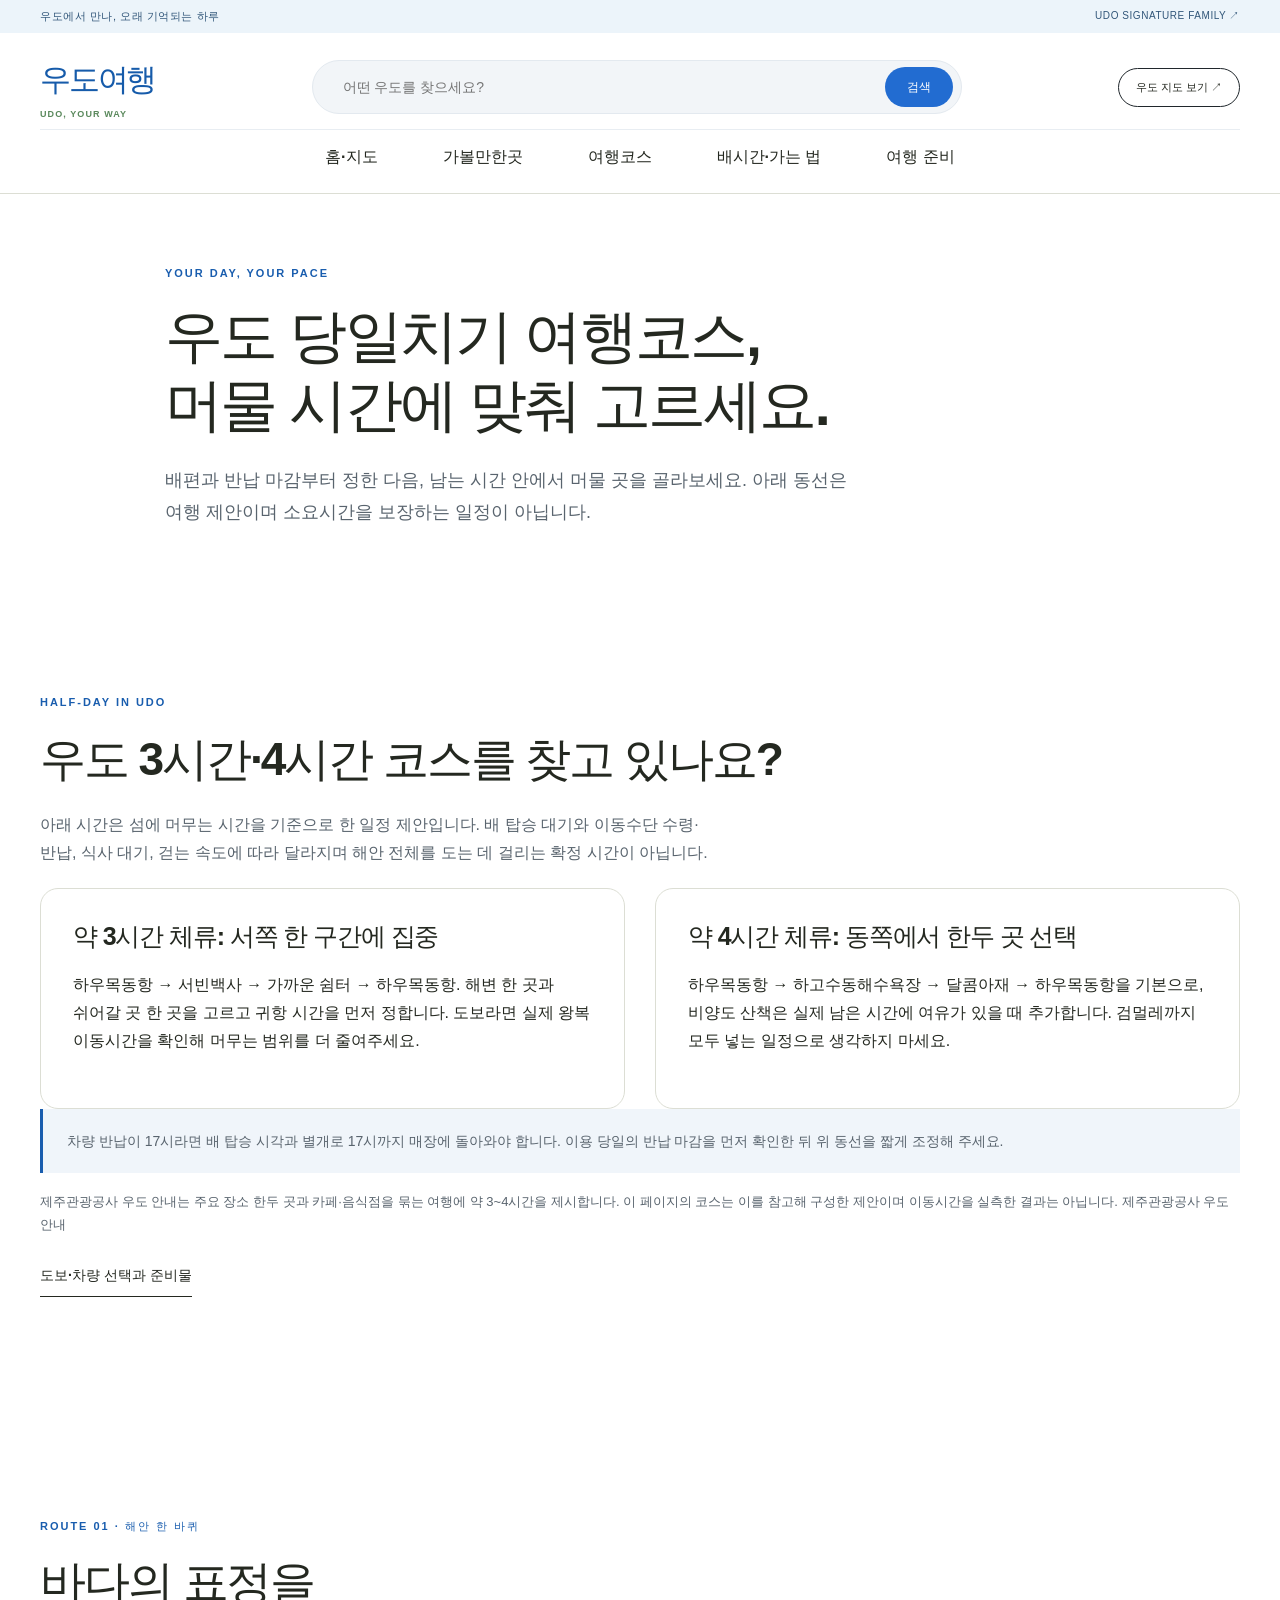
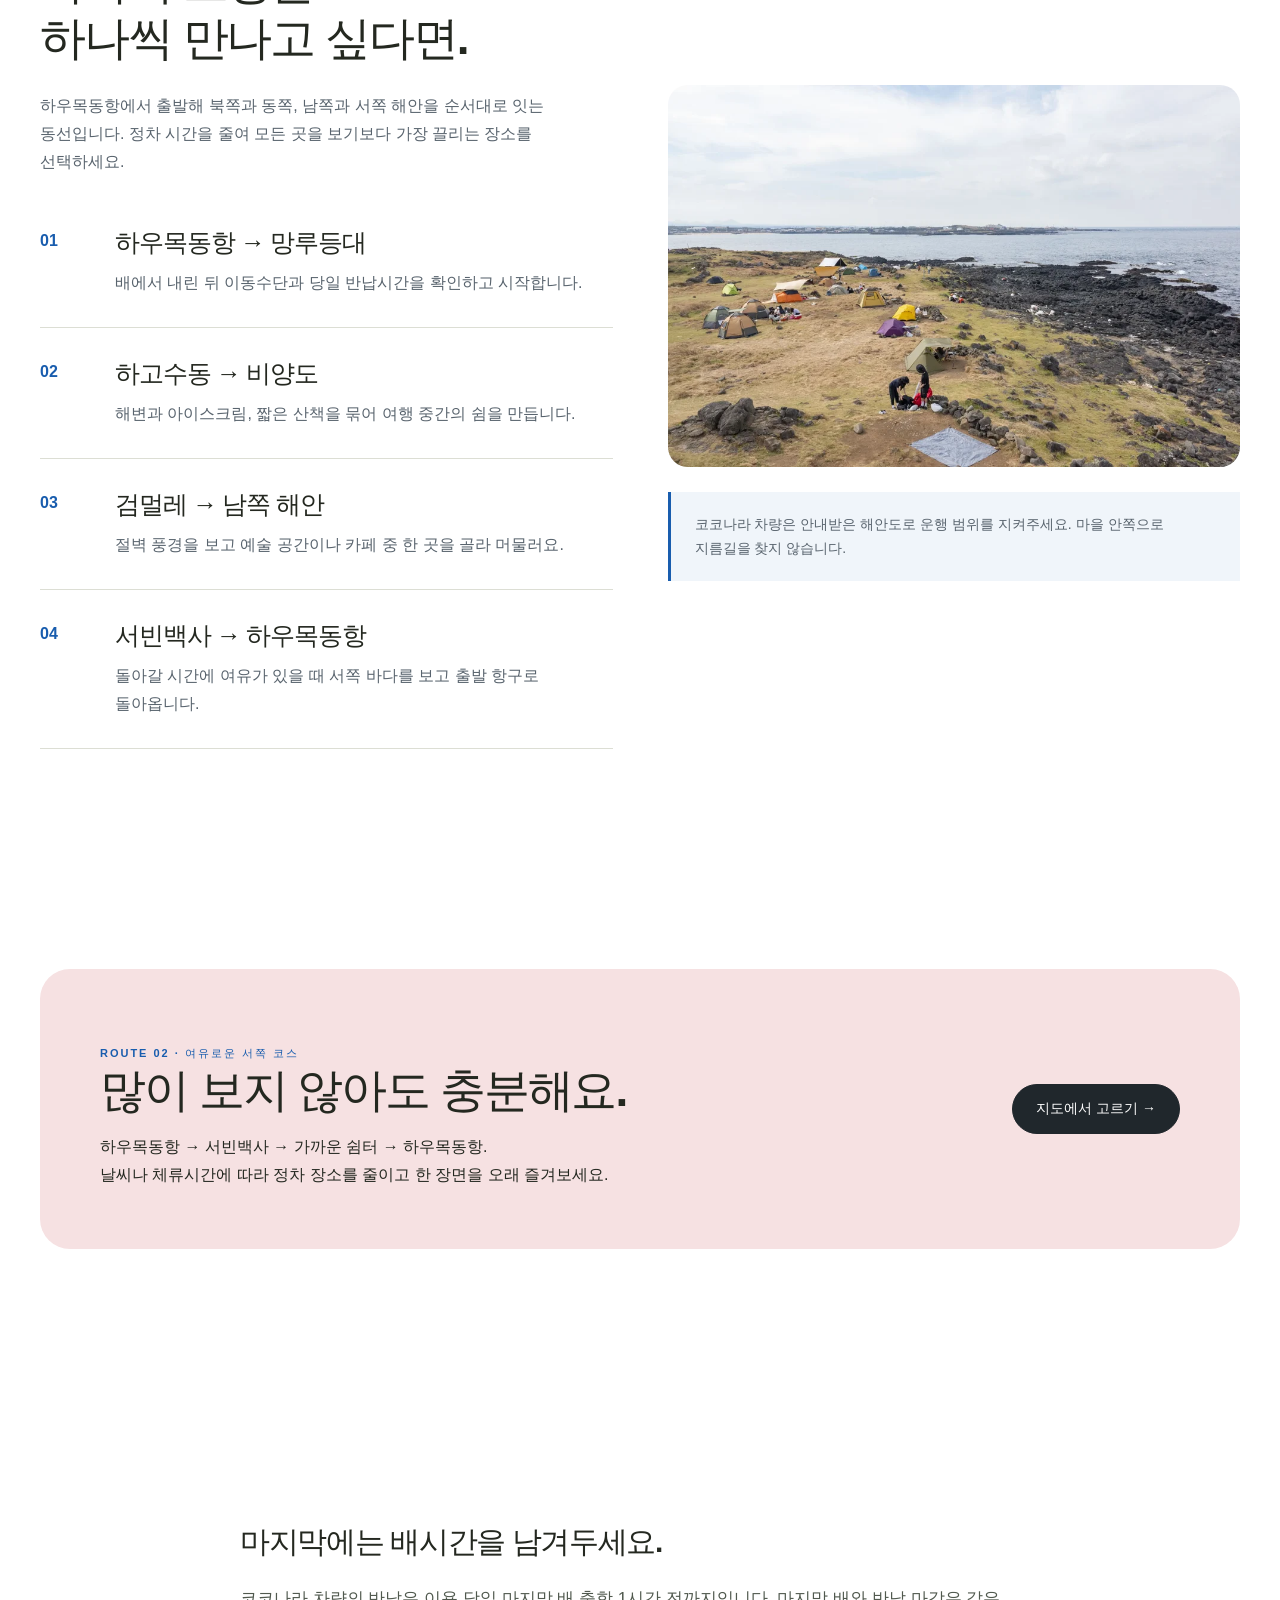
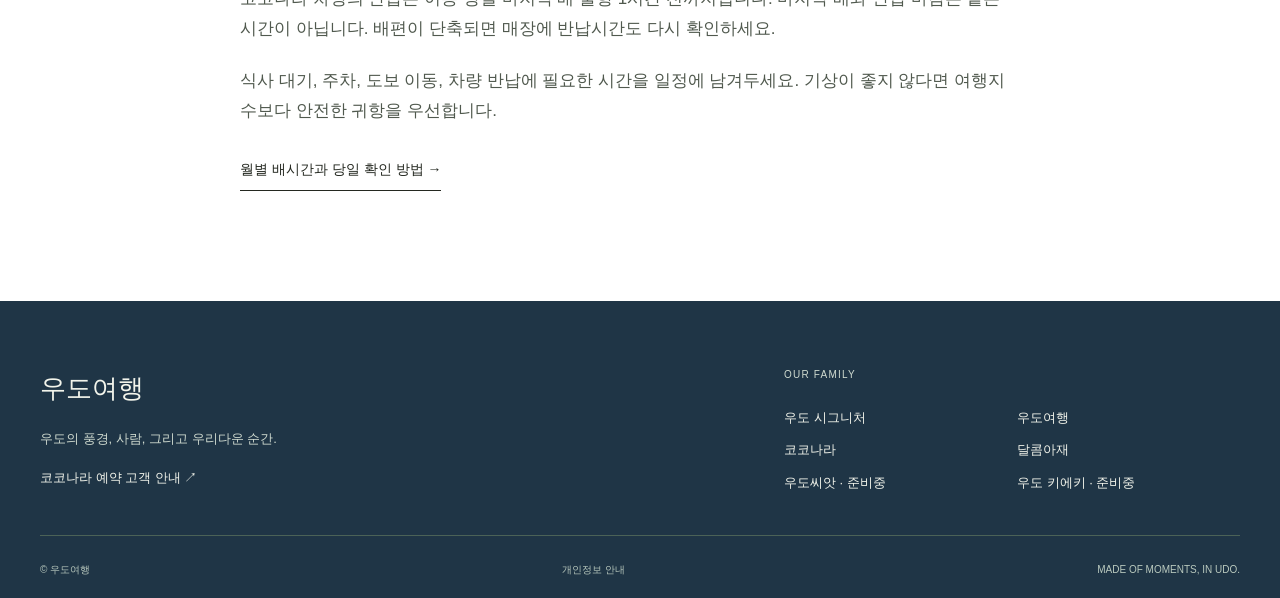
==== commit 48beaea5: "Improve search-intent content, structured data, and search verification" ====
--- a/docs/course/index.html
+++ b/docs/course/index.html
@@ -1 +1 @@
-<!doctype html><html lang="ko"><head><meta charset="utf-8"><meta name="viewport" content="width=device-width,initial-scale=1"><title>우도 여행코스 | 해안 한 바퀴·여유로운 반나절 일정</title><meta name="description" content="우도 여행코스를 체류시간과 취향에 맞게 골라보세요. 하우목동항에서 시작하는 해안 코스, 서빈백사 중심의 여유 코스와 마지막 배 전 일정 정리를 안내합니다."><meta name="robots" content="index,follow,max-image-preview:large"><link rel="canonical" href="https://udo.udosignature.com/course/"><meta property="og:type" content="website"><meta property="og:locale" content="ko_KR"><meta property="og:site_name" content="우도여행"><meta property="og:title" content="우도 여행코스 | 해안 한 바퀴·여유로운 반나절 일정"><meta property="og:description" content="우도 여행코스를 체류시간과 취향에 맞게 골라보세요. 하우목동항에서 시작하는 해안 코스, 서빈백사 중심의 여유 코스와 마지막 배 전 일정 정리를 안내합니다."><meta property="og:url" content="https://udo.udosignature.com/course/"><meta property="og:image" content="https://udo.udosignature.com/assets/coast-960.webp"><meta name="twitter:card" content="summary_large_image"><meta name="theme-color" content="#fffaf4"><meta name="naver-site-verification" content="d7389aa4ebb8ffe1a55eb43ef84cface74b3771b"><link rel="icon" href="/assets/favicon.svg" type="image/svg+xml"><link rel="stylesheet" href="/assets/brand.css"><script src="/assets/brand.js" defer></script><script type="application/ld+json">{"@context": "https://schema.org", "@graph": [{"@type": "WebSite", "@id": "https://udo.udosignature.com/#website", "name": "우도여행", "url": "https://udo.udosignature.com/", "inLanguage": "ko-KR"}, {"@type": "WebPage", "@id": "https://udo.udosignature.com/course/#webpage", "url": "https://udo.udosignature.com/course/", "name": "우도 여행코스 | 해안 한 바퀴·여유로운 반나절 일정", "description": "우도 여행코스를 체류시간과 취향에 맞게 골라보세요. 하우목동항에서 시작하는 해안 코스, 서빈백사 중심의 여유 코스와 마지막 배 전 일정 정리를 안내합니다.", "isPartOf": {"@id": "https://udo.udosignature.com/#website"}, "dateModified": "2026-09-23", "inLanguage": "ko-KR"}, {"@type": "BreadcrumbList", "itemListElement": [{"@type": "ListItem", "position": 1, "name": "우도여행", "item": "https://udo.udosignature.com/"}, {"@type": "ListItem", "position": 2, "name": "여행코스", "item": "https://udo.udosignature.com/course/"}]}]}</script></head><body class="travel" data-route="course/" data-site="udosignature-udo"><a class="skip" href="#main">본문 바로가기</a><div class="topline"><span>우도에서 만나, 오래 기억되는 하루</span><a href="https://udosignature.com/">UDO SIGNATURE FAMILY ↗</a></div><header><div class="header-inner wrap"><a class="brand" href="/"><span class="wordmark">우도여행<small>UDO, YOUR WAY</small></span></a><form class="tour-search" action="/places/" method="get" role="search"><input type="search" name="q" aria-label="우도 여행지 검색" placeholder="어떤 우도를 찾으세요?" maxlength="80"><button type="submit">검색</button></form><nav aria-label="주 메뉴"><a class="nav-link" href="/">홈·지도</a><a class="nav-link" href="/places/">가볼만한곳</a><a class="nav-link" href="/course/">여행코스</a><a class="nav-link" href="/ferry/">배시간·가는 법</a></nav><a class="header-cta" href="/">우도 지도 보기 ↗</a></div></header><main id="main"><section class="wrap page-head"><p class="eyebrow">YOUR DAY, YOUR PACE</p><h1>우도 여행코스,<br>서두르지 않아도 좋은 하루.</h1><p>배편과 반납 마감부터 정한 다음, 남는 시간 안에서 머물 곳을 골라보세요. 아래 동선은 여행 제안이며 소요시간을 보장하는 일정이 아닙니다.</p></section><section class="wrap section"><div class="split"><div><p class="eyebrow">ROUTE 01 · 해안 한 바퀴</p><h2>바다의 표정을<br>하나씩 만나고 싶다면.</h2><p>하우목동항에서 출발해 북쪽과 동쪽, 남쪽과 서쪽 해안을 순서대로 잇는 동선입니다. 정차 시간을 줄여 모든 곳을 보기보다 가장 끌리는 장소를 선택하세요.</p><div class="route-list"><article><div><h3>하우목동항 → 망루등대</h3><p>배에서 내린 뒤 이동수단과 당일 반납시간을 확인하고 시작합니다.</p></div></article><article><div><h3>하고수동 → 비양도</h3><p>해변과 아이스크림, 짧은 산책을 묶어 여행 중간의 쉼을 만듭니다.</p></div></article><article><div><h3>검멀레 → 남쪽 해안</h3><p>절벽 풍경을 보고 예술 공간이나 카페 중 한 곳을 골라 머물러요.</p></div></article><article><div><h3>서빈백사 → 하우목동항</h3><p>돌아갈 시간에 여유가 있을 때 서쪽 바다를 보고 출발 항구로 돌아옵니다.</p></div></article></div></div><div><img class="" src="/assets/biyang-960.webp" width="960" height="640" alt="우도 비양도 해안의 산책 풍경" loading="lazy" ><div class="note" style="margin-top:25px">코코나라 차량은 안내받은 해안도로 운행 범위를 지켜주세요. 마을 안쪽으로 지름길을 찾지 않습니다.</div></div></div></section><section class="wrap section"><div class="callout"><div><p class="eyebrow">ROUTE 02 · 여유로운 서쪽 코스</p><h2>많이 보지 않아도 충분해요.</h2><p>하우목동항 → 서빈백사 → 가까운 쉼터 → 하우목동항.<br>날씨나 체류시간에 따라 정차 장소를 줄이고 한 장면을 오래 즐겨보세요.</p></div><a class="btn" href="/#map">지도에서 고르기 →</a></div></section><section class="wrap section article"><h2>마지막에는 배시간을 남겨두세요.</h2><p>코코나라 차량의 반납은 이용 당일 마지막 배 출항 1시간 전까지입니다. 마지막 배와 반납 마감은 같은 시간이 아닙니다. 배편이 단축되면 매장에 반납시간도 다시 확인하세요.</p><p>식사 대기, 주차, 도보 이동, 차량 반납에 필요한 시간을 일정에 남겨두세요. 기상이 좋지 않다면 여행지 수보다 안전한 귀항을 우선합니다.</p><a class="text-link" href="/ferry/">월별 배시간과 당일 확인 방법 →</a></section></main><footer><div class="wrap footer-grid"><div><strong>우도여행</strong><p>우도의 풍경, 사람, 그리고 우리다운 순간.</p><a href="https://guide.udosignature.com/">코코나라 예약 고객 안내 ↗</a></div><div class="family"><p>OUR FAMILY</p><a class="family-link" href="https://udosignature.com/">우도 시그니처</a><a class="family-link" href="https://udo.udosignature.com/">우도여행</a><a class="family-link" href="https://coconara.udosignature.com/">코코나라</a><a class="family-link" href="https://dalkom-aje.udosignature.com/">달콤아재</a><a class="family-link" href="https://udopeanut.udosignature.com/">우도씨앗 · 준비중</a><a class="family-link" href="https://udocafe.udosignature.com/">우도 키에키 · 준비중</a></div></div><div class="wrap legal"><span>© 우도여행</span><a href="/privacy/">개인정보 안내</a><span>MADE OF MOMENTS, IN UDO.</span></div></footer><div class="mobile-bar"><a class="btn" href="/">우도 지도 보기 ↗</a></div></body></html>+<!doctype html><html lang="ko"><head><meta charset="utf-8"><meta name="viewport" content="width=device-width,initial-scale=1"><title>우도 여행코스·당일치기 | 3시간·4시간 반나절 일정</title><meta name="description" content="우도 당일치기와 반나절 여행을 준비하세요. 하우목동항 출발 서쪽 코스, 3시간·4시간 체류 시 장소를 고르는 방법, 이동수단별 여유시간과 마지막 배 전 일정을 안내합니다."><meta name="robots" content="index,follow,max-image-preview:large"><link rel="canonical" href="https://udo.udosignature.com/course/"><meta property="og:type" content="website"><meta property="og:locale" content="ko_KR"><meta property="og:site_name" content="우도여행"><meta property="og:title" content="우도 여행코스·당일치기 | 3시간·4시간 반나절 일정"><meta property="og:description" content="우도 당일치기와 반나절 여행을 준비하세요. 하우목동항 출발 서쪽 코스, 3시간·4시간 체류 시 장소를 고르는 방법, 이동수단별 여유시간과 마지막 배 전 일정을 안내합니다."><meta property="og:url" content="https://udo.udosignature.com/course/"><meta property="og:image" content="https://udo.udosignature.com/assets/coast-960.webp"><meta name="twitter:card" content="summary_large_image"><meta name="theme-color" content="#fffaf4"><meta name="naver-site-verification" content="d7389aa4ebb8ffe1a55eb43ef84cface74b3771b"><meta name="google-site-verification" content="AedKNPnwqrZI4KSU5c2gBuaA5LTw18pU-zRB1LiMn2k"><link rel="icon" href="/assets/favicon.svg" type="image/svg+xml"><link rel="stylesheet" href="/assets/brand.css"><script src="/assets/brand.js" defer></script><script type="application/ld+json">{"@context": "https://schema.org", "@graph": [{"@type": "WebSite", "@id": "https://udo.udosignature.com/#website", "name": "우도여행", "url": "https://udo.udosignature.com/", "inLanguage": "ko-KR", "alternateName": ["우도관광", "우도 여행 안내"]}, {"@type": "WebPage", "@id": "https://udo.udosignature.com/course/#webpage", "url": "https://udo.udosignature.com/course/", "name": "우도 여행코스·당일치기 | 3시간·4시간 반나절 일정", "description": "우도 당일치기와 반나절 여행을 준비하세요. 하우목동항 출발 서쪽 코스, 3시간·4시간 체류 시 장소를 고르는 방법, 이동수단별 여유시간과 마지막 배 전 일정을 안내합니다.", "isPartOf": {"@id": "https://udo.udosignature.com/#website"}, "dateModified": "2026-09-23", "inLanguage": "ko-KR"}, {"@type": "BreadcrumbList", "itemListElement": [{"@type": "ListItem", "position": 1, "name": "우도여행", "item": "https://udo.udosignature.com/"}, {"@type": "ListItem", "position": 2, "name": "여행코스", "item": "https://udo.udosignature.com/course/"}]}]}</script></head><body class="travel" data-route="course/" data-site="udosignature-udo"><a class="skip" href="#main">본문 바로가기</a><div class="topline"><span>우도에서 만나, 오래 기억되는 하루</span><a href="https://udosignature.com/">UDO SIGNATURE FAMILY ↗</a></div><header><div class="header-inner wrap"><a class="brand" href="/"><span class="wordmark">우도여행<small>UDO, YOUR WAY</small></span></a><form class="tour-search" action="/places/" method="get" role="search"><input type="search" name="q" aria-label="우도 여행지 검색" placeholder="어떤 우도를 찾으세요?" maxlength="80"><button type="submit">검색</button></form><nav aria-label="주 메뉴"><a class="nav-link" href="/">홈·지도</a><a class="nav-link" href="/places/">가볼만한곳</a><a class="nav-link" href="/course/">여행코스</a><a class="nav-link" href="/ferry/">배시간·가는 법</a><a class="nav-link" href="/planning/">여행 준비</a></nav><a class="header-cta" href="/">우도 지도 보기 ↗</a></div></header><main id="main"><section class="wrap page-head"><p class="eyebrow">YOUR DAY, YOUR PACE</p><h1>우도 당일치기 여행코스,<br>머물 시간에 맞춰 고르세요.</h1><p>배편과 반납 마감부터 정한 다음, 남는 시간 안에서 머물 곳을 골라보세요. 아래 동선은 여행 제안이며 소요시간을 보장하는 일정이 아닙니다.</p></section><section class="wrap section" id="half-day"><p class="eyebrow">HALF-DAY IN UDO</p><h2>우도 3시간·4시간 코스를 찾고 있나요?</h2><p class="section-intro">아래 시간은 섬에 머무는 시간을 기준으로 한 일정 제안입니다. 배 탑승 대기와 이동수단 수령·반납, 식사 대기, 걷는 속도에 따라 달라지며 해안 전체를 도는 데 걸리는 확정 시간이 아닙니다.</p><div class="visit-grid"><article class="visit-card"><h3>약 3시간 체류: 서쪽 한 구간에 집중</h3><p>하우목동항 → 서빈백사 → 가까운 쉼터 → 하우목동항. 해변 한 곳과 쉬어갈 곳 한 곳을 고르고 귀항 시간을 먼저 정합니다. 도보라면 실제 왕복 이동시간을 확인해 머무는 범위를 더 줄여주세요.</p></article><article class="visit-card"><h3>약 4시간 체류: 동쪽에서 한두 곳 선택</h3><p>하우목동항 → 하고수동해수욕장 → 달콤아재 → 하우목동항을 기본으로, 비양도 산책은 실제 남은 시간에 여유가 있을 때 추가합니다. 검멀레까지 모두 넣는 일정으로 생각하지 마세요.</p></article></div><p class="note">차량 반납이 17시라면 배 탑승 시각과 별개로 17시까지 매장에 돌아와야 합니다. 이용 당일의 반납 마감을 먼저 확인한 뒤 위 동선을 짧게 조정해 주세요.</p><p class="fine">제주관광공사 우도 안내는 주요 장소 한두 곳과 카페·음식점을 묶는 여행에 약 3~4시간을 제시합니다. 이 페이지의 코스는 이를 참고해 구성한 제안이며 이동시간을 실측한 결과는 아닙니다. <a href="https://www.visitjeju.net/kr/detail/view?contentsid=CONT_000000000500477">제주관광공사 우도 안내</a></p><a class="text-link" href="/planning/">도보·차량 선택과 준비물</a></section><section class="wrap section"><div class="split"><div><p class="eyebrow">ROUTE 01 · 해안 한 바퀴</p><h2>바다의 표정을<br>하나씩 만나고 싶다면.</h2><p>하우목동항에서 출발해 북쪽과 동쪽, 남쪽과 서쪽 해안을 순서대로 잇는 동선입니다. 정차 시간을 줄여 모든 곳을 보기보다 가장 끌리는 장소를 선택하세요.</p><div class="route-list"><article><div><h3>하우목동항 → 망루등대</h3><p>배에서 내린 뒤 이동수단과 당일 반납시간을 확인하고 시작합니다.</p></div></article><article><div><h3>하고수동 → 비양도</h3><p>해변과 아이스크림, 짧은 산책을 묶어 여행 중간의 쉼을 만듭니다.</p></div></article><article><div><h3>검멀레 → 남쪽 해안</h3><p>절벽 풍경을 보고 예술 공간이나 카페 중 한 곳을 골라 머물러요.</p></div></article><article><div><h3>서빈백사 → 하우목동항</h3><p>돌아갈 시간에 여유가 있을 때 서쪽 바다를 보고 출발 항구로 돌아옵니다.</p></div></article></div></div><div><img class="" src="/assets/biyang-960.webp" width="960" height="640" alt="우도 비양도 해안의 산책 풍경" loading="lazy" ><div class="note" style="margin-top:25px">코코나라 차량은 안내받은 해안도로 운행 범위를 지켜주세요. 마을 안쪽으로 지름길을 찾지 않습니다.</div></div></div></section><section class="wrap section"><div class="callout"><div><p class="eyebrow">ROUTE 02 · 여유로운 서쪽 코스</p><h2>많이 보지 않아도 충분해요.</h2><p>하우목동항 → 서빈백사 → 가까운 쉼터 → 하우목동항.<br>날씨나 체류시간에 따라 정차 장소를 줄이고 한 장면을 오래 즐겨보세요.</p></div><a class="btn" href="/#map">지도에서 고르기 →</a></div></section><section class="wrap section article"><h2>마지막에는 배시간을 남겨두세요.</h2><p>코코나라 차량의 반납은 이용 당일 마지막 배 출항 1시간 전까지입니다. 마지막 배와 반납 마감은 같은 시간이 아닙니다. 배편이 단축되면 매장에 반납시간도 다시 확인하세요.</p><p>식사 대기, 주차, 도보 이동, 차량 반납에 필요한 시간을 일정에 남겨두세요. 기상이 좋지 않다면 여행지 수보다 안전한 귀항을 우선합니다.</p><a class="text-link" href="/ferry/">월별 배시간과 당일 확인 방법 →</a></section></main><footer><div class="wrap footer-grid"><div><strong>우도여행</strong><p>우도의 풍경, 사람, 그리고 우리다운 순간.</p><a href="https://guide.udosignature.com/">코코나라 예약 고객 안내 ↗</a></div><div class="family"><p>OUR FAMILY</p><a class="family-link" href="https://udosignature.com/">우도 시그니처</a><a class="family-link" href="https://udo.udosignature.com/">우도여행</a><a class="family-link" href="https://coconara.udosignature.com/">코코나라</a><a class="family-link" href="https://dalkom-aje.udosignature.com/">달콤아재</a><a class="family-link" href="https://udopeanut.udosignature.com/">우도씨앗 · 준비중</a><a class="family-link" href="https://udocafe.udosignature.com/">우도 키에키 · 준비중</a></div></div><div class="wrap legal"><span>© 우도여행</span><a href="/privacy/">개인정보 안내</a><span>MADE OF MOMENTS, IN UDO.</span></div></footer><div class="mobile-bar"><a class="btn" href="/">우도 지도 보기 ↗</a></div></body></html>
--- a/assets/brand.css
+++ b/assets/brand.css
@@ -29,3 +29,6 @@
 @media(prefers-reduced-motion:reduce){.cinema-image{animation:none}.universe-card img,.tour-pick-grid img,.flavor-card,.btn{transition:none}.panorama-toggle{display:none}}
 
 @media(max-width:760px){.scoop-copy h1 br:first-of-type{display:initial}}
+
+/* Static editorial answers remain available without JavaScript. */
+.seo-questions details{border-bottom:1px solid #ddd;padding:22px 0}.seo-questions summary{font-weight:700;cursor:pointer;font-size:1.1rem}.seo-questions details p{max-width:850px;line-height:1.8;margin:16px 0 0}.article p{overflow-wrap:break-word}
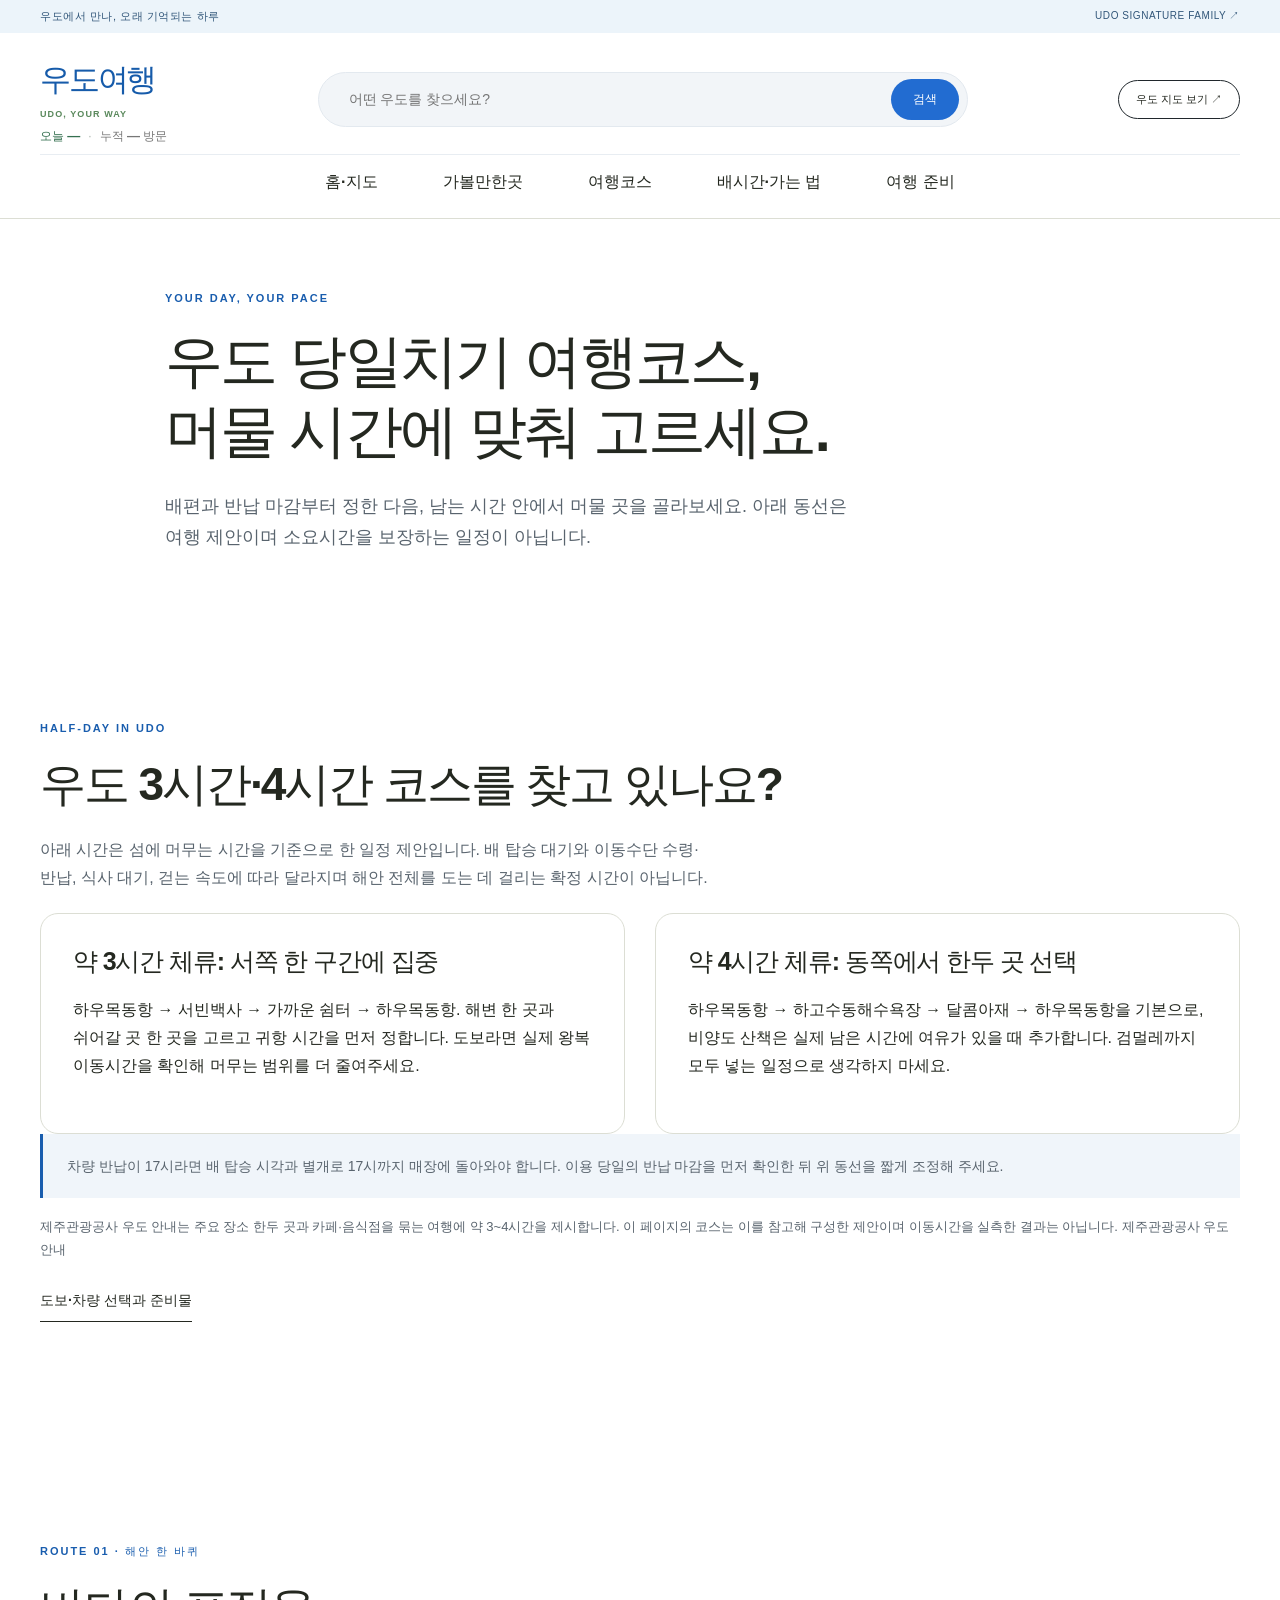
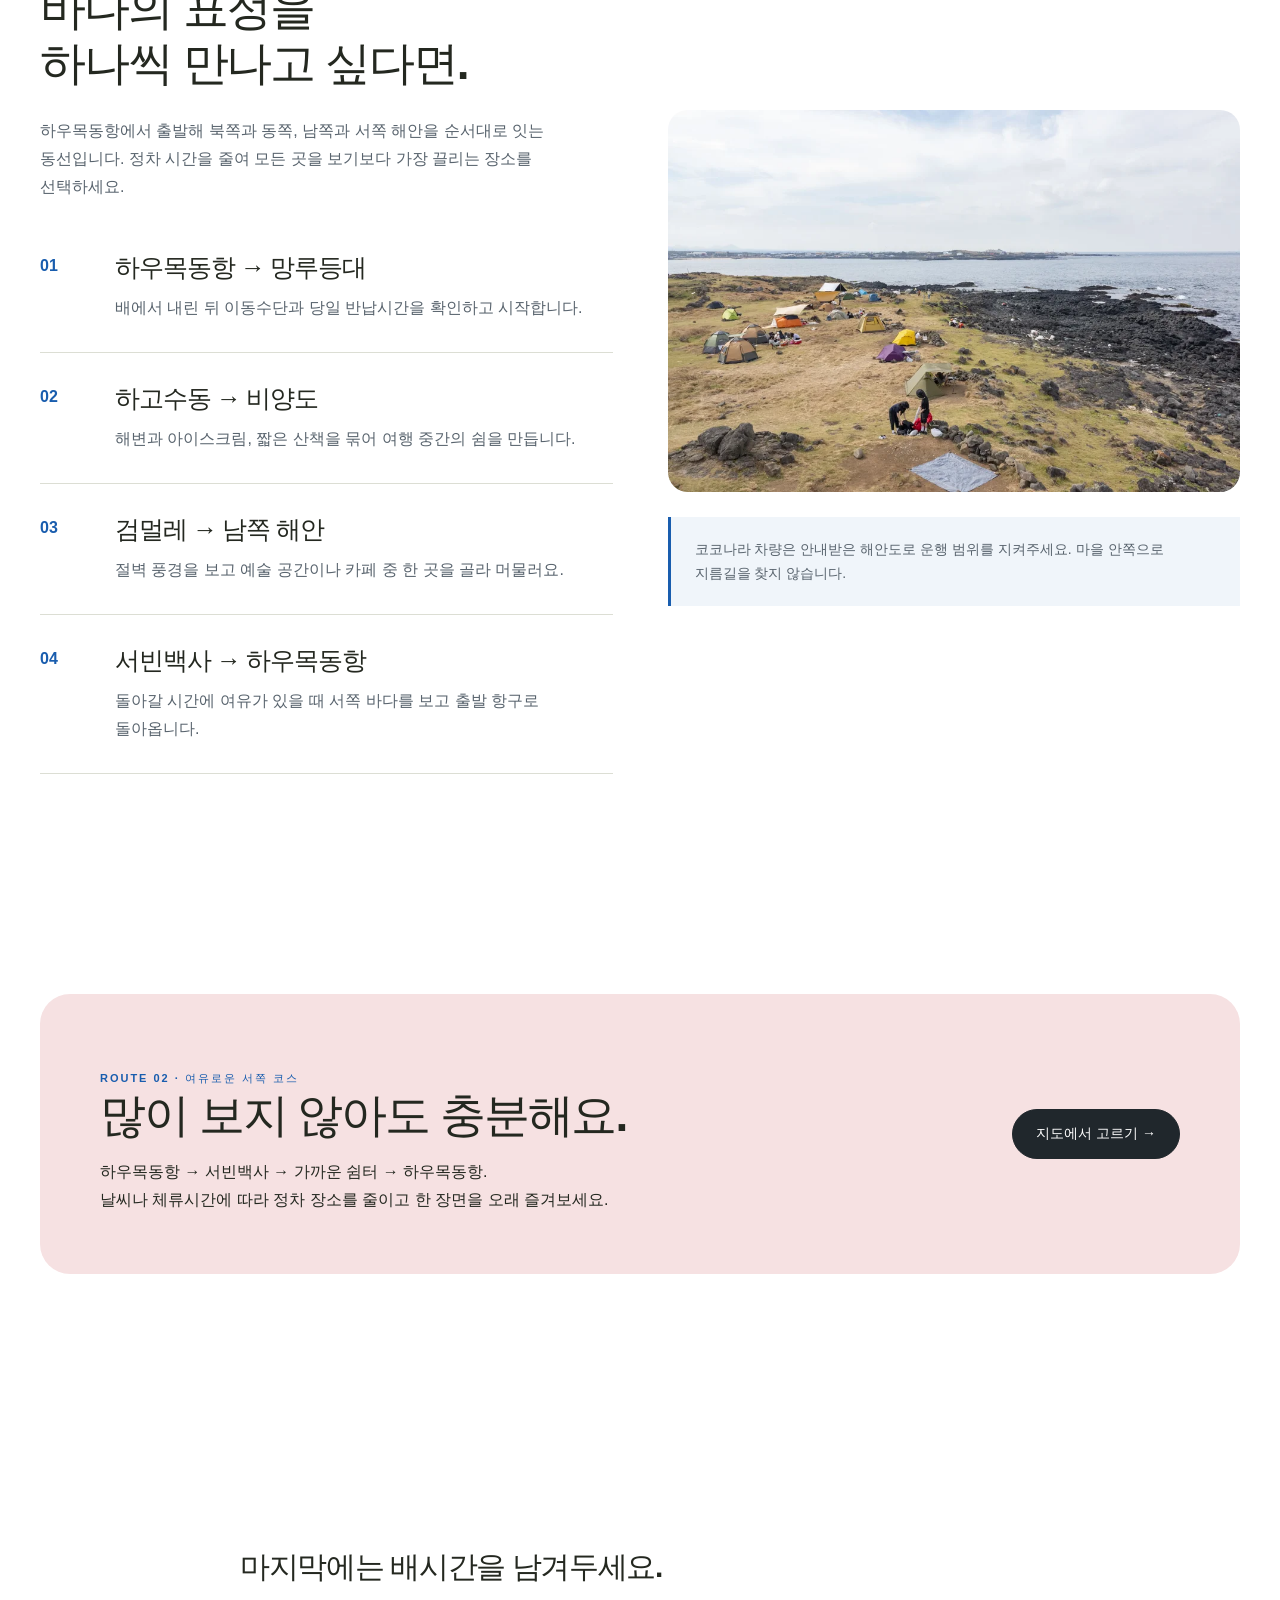
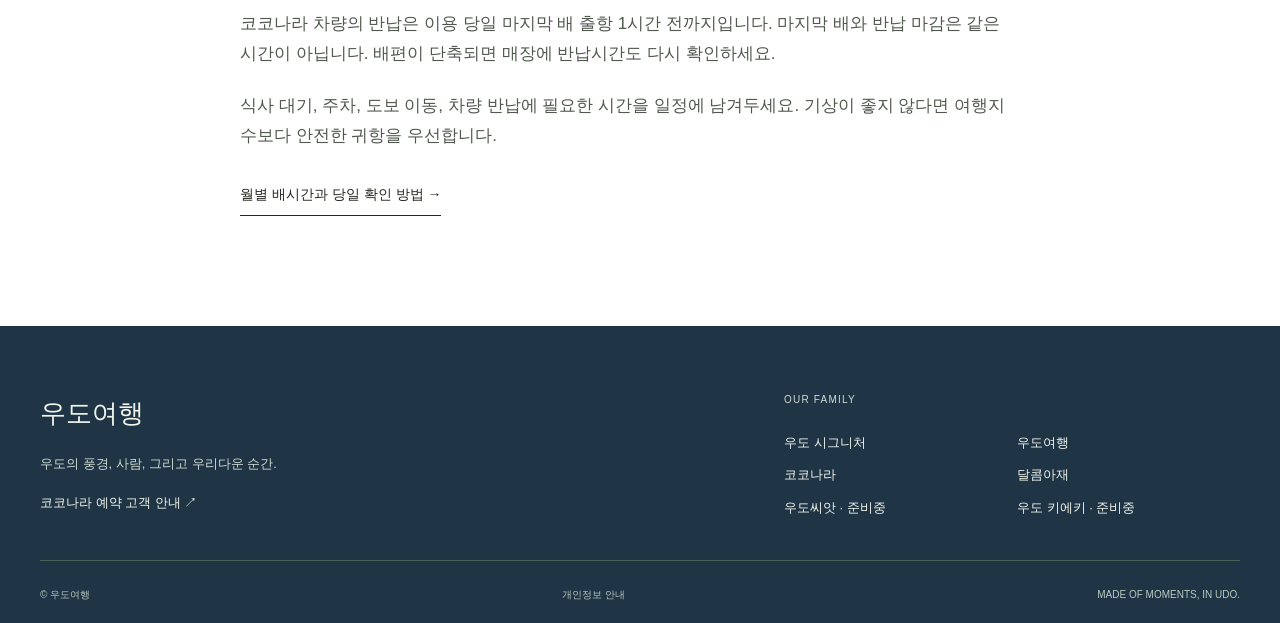
==== commit cb10250a: "Add independent Firebase daily and total visitor counts" ====
--- a/docs/course/index.html
+++ b/docs/course/index.html
@@ -1 +1 @@
-<!doctype html><html lang="ko"><head><meta charset="utf-8"><meta name="viewport" content="width=device-width,initial-scale=1"><title>우도 여행코스·당일치기 | 3시간·4시간 반나절 일정</title><meta name="description" content="우도 당일치기와 반나절 여행을 준비하세요. 하우목동항 출발 서쪽 코스, 3시간·4시간 체류 시 장소를 고르는 방법, 이동수단별 여유시간과 마지막 배 전 일정을 안내합니다."><meta name="robots" content="index,follow,max-image-preview:large"><link rel="canonical" href="https://udo.udosignature.com/course/"><meta property="og:type" content="website"><meta property="og:locale" content="ko_KR"><meta property="og:site_name" content="우도여행"><meta property="og:title" content="우도 여행코스·당일치기 | 3시간·4시간 반나절 일정"><meta property="og:description" content="우도 당일치기와 반나절 여행을 준비하세요. 하우목동항 출발 서쪽 코스, 3시간·4시간 체류 시 장소를 고르는 방법, 이동수단별 여유시간과 마지막 배 전 일정을 안내합니다."><meta property="og:url" content="https://udo.udosignature.com/course/"><meta property="og:image" content="https://udo.udosignature.com/assets/coast-960.webp"><meta name="twitter:card" content="summary_large_image"><meta name="theme-color" content="#fffaf4"><meta name="naver-site-verification" content="d7389aa4ebb8ffe1a55eb43ef84cface74b3771b"><meta name="google-site-verification" content="AedKNPnwqrZI4KSU5c2gBuaA5LTw18pU-zRB1LiMn2k"><link rel="icon" href="/assets/favicon.svg" type="image/svg+xml"><link rel="stylesheet" href="/assets/brand.css"><script src="/assets/brand.js" defer></script><script type="application/ld+json">{"@context": "https://schema.org", "@graph": [{"@type": "WebSite", "@id": "https://udo.udosignature.com/#website", "name": "우도여행", "url": "https://udo.udosignature.com/", "inLanguage": "ko-KR", "alternateName": ["우도관광", "우도 여행 안내"]}, {"@type": "WebPage", "@id": "https://udo.udosignature.com/course/#webpage", "url": "https://udo.udosignature.com/course/", "name": "우도 여행코스·당일치기 | 3시간·4시간 반나절 일정", "description": "우도 당일치기와 반나절 여행을 준비하세요. 하우목동항 출발 서쪽 코스, 3시간·4시간 체류 시 장소를 고르는 방법, 이동수단별 여유시간과 마지막 배 전 일정을 안내합니다.", "isPartOf": {"@id": "https://udo.udosignature.com/#website"}, "dateModified": "2026-09-23", "inLanguage": "ko-KR"}, {"@type": "BreadcrumbList", "itemListElement": [{"@type": "ListItem", "position": 1, "name": "우도여행", "item": "https://udo.udosignature.com/"}, {"@type": "ListItem", "position": 2, "name": "여행코스", "item": "https://udo.udosignature.com/course/"}]}]}</script></head><body class="travel" data-route="course/" data-site="udosignature-udo"><a class="skip" href="#main">본문 바로가기</a><div class="topline"><span>우도에서 만나, 오래 기억되는 하루</span><a href="https://udosignature.com/">UDO SIGNATURE FAMILY ↗</a></div><header><div class="header-inner wrap"><a class="brand" href="/"><span class="wordmark">우도여행<small>UDO, YOUR WAY</small></span></a><form class="tour-search" action="/places/" method="get" role="search"><input type="search" name="q" aria-label="우도 여행지 검색" placeholder="어떤 우도를 찾으세요?" maxlength="80"><button type="submit">검색</button></form><nav aria-label="주 메뉴"><a class="nav-link" href="/">홈·지도</a><a class="nav-link" href="/places/">가볼만한곳</a><a class="nav-link" href="/course/">여행코스</a><a class="nav-link" href="/ferry/">배시간·가는 법</a><a class="nav-link" href="/planning/">여행 준비</a></nav><a class="header-cta" href="/">우도 지도 보기 ↗</a></div></header><main id="main"><section class="wrap page-head"><p class="eyebrow">YOUR DAY, YOUR PACE</p><h1>우도 당일치기 여행코스,<br>머물 시간에 맞춰 고르세요.</h1><p>배편과 반납 마감부터 정한 다음, 남는 시간 안에서 머물 곳을 골라보세요. 아래 동선은 여행 제안이며 소요시간을 보장하는 일정이 아닙니다.</p></section><section class="wrap section" id="half-day"><p class="eyebrow">HALF-DAY IN UDO</p><h2>우도 3시간·4시간 코스를 찾고 있나요?</h2><p class="section-intro">아래 시간은 섬에 머무는 시간을 기준으로 한 일정 제안입니다. 배 탑승 대기와 이동수단 수령·반납, 식사 대기, 걷는 속도에 따라 달라지며 해안 전체를 도는 데 걸리는 확정 시간이 아닙니다.</p><div class="visit-grid"><article class="visit-card"><h3>약 3시간 체류: 서쪽 한 구간에 집중</h3><p>하우목동항 → 서빈백사 → 가까운 쉼터 → 하우목동항. 해변 한 곳과 쉬어갈 곳 한 곳을 고르고 귀항 시간을 먼저 정합니다. 도보라면 실제 왕복 이동시간을 확인해 머무는 범위를 더 줄여주세요.</p></article><article class="visit-card"><h3>약 4시간 체류: 동쪽에서 한두 곳 선택</h3><p>하우목동항 → 하고수동해수욕장 → 달콤아재 → 하우목동항을 기본으로, 비양도 산책은 실제 남은 시간에 여유가 있을 때 추가합니다. 검멀레까지 모두 넣는 일정으로 생각하지 마세요.</p></article></div><p class="note">차량 반납이 17시라면 배 탑승 시각과 별개로 17시까지 매장에 돌아와야 합니다. 이용 당일의 반납 마감을 먼저 확인한 뒤 위 동선을 짧게 조정해 주세요.</p><p class="fine">제주관광공사 우도 안내는 주요 장소 한두 곳과 카페·음식점을 묶는 여행에 약 3~4시간을 제시합니다. 이 페이지의 코스는 이를 참고해 구성한 제안이며 이동시간을 실측한 결과는 아닙니다. <a href="https://www.visitjeju.net/kr/detail/view?contentsid=CONT_000000000500477">제주관광공사 우도 안내</a></p><a class="text-link" href="/planning/">도보·차량 선택과 준비물</a></section><section class="wrap section"><div class="split"><div><p class="eyebrow">ROUTE 01 · 해안 한 바퀴</p><h2>바다의 표정을<br>하나씩 만나고 싶다면.</h2><p>하우목동항에서 출발해 북쪽과 동쪽, 남쪽과 서쪽 해안을 순서대로 잇는 동선입니다. 정차 시간을 줄여 모든 곳을 보기보다 가장 끌리는 장소를 선택하세요.</p><div class="route-list"><article><div><h3>하우목동항 → 망루등대</h3><p>배에서 내린 뒤 이동수단과 당일 반납시간을 확인하고 시작합니다.</p></div></article><article><div><h3>하고수동 → 비양도</h3><p>해변과 아이스크림, 짧은 산책을 묶어 여행 중간의 쉼을 만듭니다.</p></div></article><article><div><h3>검멀레 → 남쪽 해안</h3><p>절벽 풍경을 보고 예술 공간이나 카페 중 한 곳을 골라 머물러요.</p></div></article><article><div><h3>서빈백사 → 하우목동항</h3><p>돌아갈 시간에 여유가 있을 때 서쪽 바다를 보고 출발 항구로 돌아옵니다.</p></div></article></div></div><div><img class="" src="/assets/biyang-960.webp" width="960" height="640" alt="우도 비양도 해안의 산책 풍경" loading="lazy" ><div class="note" style="margin-top:25px">코코나라 차량은 안내받은 해안도로 운행 범위를 지켜주세요. 마을 안쪽으로 지름길을 찾지 않습니다.</div></div></div></section><section class="wrap section"><div class="callout"><div><p class="eyebrow">ROUTE 02 · 여유로운 서쪽 코스</p><h2>많이 보지 않아도 충분해요.</h2><p>하우목동항 → 서빈백사 → 가까운 쉼터 → 하우목동항.<br>날씨나 체류시간에 따라 정차 장소를 줄이고 한 장면을 오래 즐겨보세요.</p></div><a class="btn" href="/#map">지도에서 고르기 →</a></div></section><section class="wrap section article"><h2>마지막에는 배시간을 남겨두세요.</h2><p>코코나라 차량의 반납은 이용 당일 마지막 배 출항 1시간 전까지입니다. 마지막 배와 반납 마감은 같은 시간이 아닙니다. 배편이 단축되면 매장에 반납시간도 다시 확인하세요.</p><p>식사 대기, 주차, 도보 이동, 차량 반납에 필요한 시간을 일정에 남겨두세요. 기상이 좋지 않다면 여행지 수보다 안전한 귀항을 우선합니다.</p><a class="text-link" href="/ferry/">월별 배시간과 당일 확인 방법 →</a></section></main><footer><div class="wrap footer-grid"><div><strong>우도여행</strong><p>우도의 풍경, 사람, 그리고 우리다운 순간.</p><a href="https://guide.udosignature.com/">코코나라 예약 고객 안내 ↗</a></div><div class="family"><p>OUR FAMILY</p><a class="family-link" href="https://udosignature.com/">우도 시그니처</a><a class="family-link" href="https://udo.udosignature.com/">우도여행</a><a class="family-link" href="https://coconara.udosignature.com/">코코나라</a><a class="family-link" href="https://dalkom-aje.udosignature.com/">달콤아재</a><a class="family-link" href="https://udopeanut.udosignature.com/">우도씨앗 · 준비중</a><a class="family-link" href="https://udocafe.udosignature.com/">우도 키에키 · 준비중</a></div></div><div class="wrap legal"><span>© 우도여행</span><a href="/privacy/">개인정보 안내</a><span>MADE OF MOMENTS, IN UDO.</span></div></footer><div class="mobile-bar"><a class="btn" href="/">우도 지도 보기 ↗</a></div></body></html>+<!doctype html><html lang="ko"><head><meta charset="utf-8"><meta name="viewport" content="width=device-width,initial-scale=1"><title>우도 여행코스·당일치기 | 3시간·4시간 반나절 일정</title><meta name="description" content="우도 당일치기와 반나절 여행을 준비하세요. 하우목동항 출발 서쪽 코스, 3시간·4시간 체류 시 장소를 고르는 방법, 이동수단별 여유시간과 마지막 배 전 일정을 안내합니다."><meta name="robots" content="index,follow,max-image-preview:large"><link rel="canonical" href="https://udo.udosignature.com/course/"><meta property="og:type" content="website"><meta property="og:locale" content="ko_KR"><meta property="og:site_name" content="우도여행"><meta property="og:title" content="우도 여행코스·당일치기 | 3시간·4시간 반나절 일정"><meta property="og:description" content="우도 당일치기와 반나절 여행을 준비하세요. 하우목동항 출발 서쪽 코스, 3시간·4시간 체류 시 장소를 고르는 방법, 이동수단별 여유시간과 마지막 배 전 일정을 안내합니다."><meta property="og:url" content="https://udo.udosignature.com/course/"><meta property="og:image" content="https://udo.udosignature.com/assets/coast-960.webp"><meta name="twitter:card" content="summary_large_image"><meta name="theme-color" content="#fffaf4"><meta name="naver-site-verification" content="d7389aa4ebb8ffe1a55eb43ef84cface74b3771b"><meta name="google-site-verification" content="AedKNPnwqrZI4KSU5c2gBuaA5LTw18pU-zRB1LiMn2k"><link rel="icon" href="/assets/favicon.svg" type="image/svg+xml"><link rel="stylesheet" href="/assets/brand.css"><script src="/assets/brand.js" defer></script><link rel="stylesheet" href="/assets/visitor-count.css"><script src="/assets/visitor-count.js" defer></script><script type="application/ld+json">{"@context": "https://schema.org", "@graph": [{"@type": "WebSite", "@id": "https://udo.udosignature.com/#website", "name": "우도여행", "url": "https://udo.udosignature.com/", "inLanguage": "ko-KR", "alternateName": ["우도관광", "우도 여행 안내"]}, {"@type": "WebPage", "@id": "https://udo.udosignature.com/course/#webpage", "url": "https://udo.udosignature.com/course/", "name": "우도 여행코스·당일치기 | 3시간·4시간 반나절 일정", "description": "우도 당일치기와 반나절 여행을 준비하세요. 하우목동항 출발 서쪽 코스, 3시간·4시간 체류 시 장소를 고르는 방법, 이동수단별 여유시간과 마지막 배 전 일정을 안내합니다.", "isPartOf": {"@id": "https://udo.udosignature.com/#website"}, "dateModified": "2026-09-23", "inLanguage": "ko-KR"}, {"@type": "BreadcrumbList", "itemListElement": [{"@type": "ListItem", "position": 1, "name": "우도여행", "item": "https://udo.udosignature.com/"}, {"@type": "ListItem", "position": 2, "name": "여행코스", "item": "https://udo.udosignature.com/course/"}]}]}</script></head><body class="travel" data-route="course/" data-site="udosignature-udo"><a class="skip" href="#main">본문 바로가기</a><div class="topline"><span>우도에서 만나, 오래 기억되는 하루</span><a href="https://udosignature.com/">UDO SIGNATURE FAMILY ↗</a></div><header><div class="header-inner wrap"><div class="brand-identity"><a class="brand" href="/"><span class="wordmark">우도여행<small>UDO, YOUR WAY</small></span></a><a class="visitor-count" href="/privacy/" data-visitor-site="udo" data-visitor-count="on" data-state="loading" title="한국시간 기준, 같은 브라우저 하루 1회 · 집계 안내"><span class="visitor-today">오늘 <strong data-visitor-today>—</strong></span><span class="visitor-separator" aria-hidden="true">·</span><span>누적 <strong data-visitor-total>—</strong> 방문</span></a></div><form class="tour-search" action="/places/" method="get" role="search"><input type="search" name="q" aria-label="우도 여행지 검색" placeholder="어떤 우도를 찾으세요?" maxlength="80"><button type="submit">검색</button></form><nav aria-label="주 메뉴"><a class="nav-link" href="/">홈·지도</a><a class="nav-link" href="/places/">가볼만한곳</a><a class="nav-link" href="/course/">여행코스</a><a class="nav-link" href="/ferry/">배시간·가는 법</a><a class="nav-link" href="/planning/">여행 준비</a></nav><a class="header-cta" href="/">우도 지도 보기 ↗</a></div></header><main id="main"><section class="wrap page-head"><p class="eyebrow">YOUR DAY, YOUR PACE</p><h1>우도 당일치기 여행코스,<br>머물 시간에 맞춰 고르세요.</h1><p>배편과 반납 마감부터 정한 다음, 남는 시간 안에서 머물 곳을 골라보세요. 아래 동선은 여행 제안이며 소요시간을 보장하는 일정이 아닙니다.</p></section><section class="wrap section" id="half-day"><p class="eyebrow">HALF-DAY IN UDO</p><h2>우도 3시간·4시간 코스를 찾고 있나요?</h2><p class="section-intro">아래 시간은 섬에 머무는 시간을 기준으로 한 일정 제안입니다. 배 탑승 대기와 이동수단 수령·반납, 식사 대기, 걷는 속도에 따라 달라지며 해안 전체를 도는 데 걸리는 확정 시간이 아닙니다.</p><div class="visit-grid"><article class="visit-card"><h3>약 3시간 체류: 서쪽 한 구간에 집중</h3><p>하우목동항 → 서빈백사 → 가까운 쉼터 → 하우목동항. 해변 한 곳과 쉬어갈 곳 한 곳을 고르고 귀항 시간을 먼저 정합니다. 도보라면 실제 왕복 이동시간을 확인해 머무는 범위를 더 줄여주세요.</p></article><article class="visit-card"><h3>약 4시간 체류: 동쪽에서 한두 곳 선택</h3><p>하우목동항 → 하고수동해수욕장 → 달콤아재 → 하우목동항을 기본으로, 비양도 산책은 실제 남은 시간에 여유가 있을 때 추가합니다. 검멀레까지 모두 넣는 일정으로 생각하지 마세요.</p></article></div><p class="note">차량 반납이 17시라면 배 탑승 시각과 별개로 17시까지 매장에 돌아와야 합니다. 이용 당일의 반납 마감을 먼저 확인한 뒤 위 동선을 짧게 조정해 주세요.</p><p class="fine">제주관광공사 우도 안내는 주요 장소 한두 곳과 카페·음식점을 묶는 여행에 약 3~4시간을 제시합니다. 이 페이지의 코스는 이를 참고해 구성한 제안이며 이동시간을 실측한 결과는 아닙니다. <a href="https://www.visitjeju.net/kr/detail/view?contentsid=CONT_000000000500477">제주관광공사 우도 안내</a></p><a class="text-link" href="/planning/">도보·차량 선택과 준비물</a></section><section class="wrap section"><div class="split"><div><p class="eyebrow">ROUTE 01 · 해안 한 바퀴</p><h2>바다의 표정을<br>하나씩 만나고 싶다면.</h2><p>하우목동항에서 출발해 북쪽과 동쪽, 남쪽과 서쪽 해안을 순서대로 잇는 동선입니다. 정차 시간을 줄여 모든 곳을 보기보다 가장 끌리는 장소를 선택하세요.</p><div class="route-list"><article><div><h3>하우목동항 → 망루등대</h3><p>배에서 내린 뒤 이동수단과 당일 반납시간을 확인하고 시작합니다.</p></div></article><article><div><h3>하고수동 → 비양도</h3><p>해변과 아이스크림, 짧은 산책을 묶어 여행 중간의 쉼을 만듭니다.</p></div></article><article><div><h3>검멀레 → 남쪽 해안</h3><p>절벽 풍경을 보고 예술 공간이나 카페 중 한 곳을 골라 머물러요.</p></div></article><article><div><h3>서빈백사 → 하우목동항</h3><p>돌아갈 시간에 여유가 있을 때 서쪽 바다를 보고 출발 항구로 돌아옵니다.</p></div></article></div></div><div><img class="" src="/assets/biyang-960.webp" width="960" height="640" alt="우도 비양도 해안의 산책 풍경" loading="lazy" ><div class="note" style="margin-top:25px">코코나라 차량은 안내받은 해안도로 운행 범위를 지켜주세요. 마을 안쪽으로 지름길을 찾지 않습니다.</div></div></div></section><section class="wrap section"><div class="callout"><div><p class="eyebrow">ROUTE 02 · 여유로운 서쪽 코스</p><h2>많이 보지 않아도 충분해요.</h2><p>하우목동항 → 서빈백사 → 가까운 쉼터 → 하우목동항.<br>날씨나 체류시간에 따라 정차 장소를 줄이고 한 장면을 오래 즐겨보세요.</p></div><a class="btn" href="/#map">지도에서 고르기 →</a></div></section><section class="wrap section article"><h2>마지막에는 배시간을 남겨두세요.</h2><p>코코나라 차량의 반납은 이용 당일 마지막 배 출항 1시간 전까지입니다. 마지막 배와 반납 마감은 같은 시간이 아닙니다. 배편이 단축되면 매장에 반납시간도 다시 확인하세요.</p><p>식사 대기, 주차, 도보 이동, 차량 반납에 필요한 시간을 일정에 남겨두세요. 기상이 좋지 않다면 여행지 수보다 안전한 귀항을 우선합니다.</p><a class="text-link" href="/ferry/">월별 배시간과 당일 확인 방법 →</a></section></main><footer><div class="wrap footer-grid"><div><strong>우도여행</strong><p>우도의 풍경, 사람, 그리고 우리다운 순간.</p><a href="https://guide.udosignature.com/">코코나라 예약 고객 안내 ↗</a></div><div class="family"><p>OUR FAMILY</p><a class="family-link" href="https://udosignature.com/">우도 시그니처</a><a class="family-link" href="https://udo.udosignature.com/">우도여행</a><a class="family-link" href="https://coconara.udosignature.com/">코코나라</a><a class="family-link" href="https://dalkom-aje.udosignature.com/">달콤아재</a><a class="family-link" href="https://udopeanut.udosignature.com/">우도씨앗 · 준비중</a><a class="family-link" href="https://udocafe.udosignature.com/">우도 키에키 · 준비중</a></div></div><div class="wrap legal"><span>© 우도여행</span><a href="/privacy/">개인정보 안내</a><span>MADE OF MOMENTS, IN UDO.</span></div></footer><div class="mobile-bar"><a class="btn" href="/">우도 지도 보기 ↗</a></div></body></html>
--- a/assets/visitor-count.css
+++ b/assets/visitor-count.css
@@ -0,0 +1,9 @@
+.brand-identity{display:flex;flex-direction:column;align-items:flex-start;gap:5px;min-width:0}
+.visitor-count{display:flex;flex-wrap:wrap;align-items:center;gap:5px 8px;margin:0;font:500 12px/1.55 -apple-system,BlinkMacSystemFont,"Apple SD Gothic Neo","Noto Sans KR",sans-serif;letter-spacing:0;color:#65746d;text-decoration:none;white-space:normal;font-variant-numeric:tabular-nums}
+.visitor-count strong{font:800 13px/1.55 -apple-system,BlinkMacSystemFont,"Apple SD Gothic Neo","Noto Sans KR",sans-serif;color:inherit;display:inline-block;min-width:1ch}
+.visitor-count .visitor-today{color:#a83b70}.visitor-count .visitor-separator{color:#abb5ae}
+.visitor-count:hover{text-decoration:none}.visitor-count:focus-visible{outline:2px solid currentColor;outline-offset:4px;border-radius:4px}
+.visitor-count[data-state="unavailable"]{color:#777}.brand-row .visitor-count{margin-left:80px}
+.signature .visitor-count{font-size:11px}.signature .visitor-count strong{font-size:12px}
+.peanut .visitor-today,.travel .visitor-today{color:#357050}.cafe .visitor-count,.cafe .visitor-today{color:#614737}
+@media(max-width:760px){.brand-identity{gap:3px}.visitor-count{font-size:11px;gap:3px 6px}.visitor-count strong{font-size:12px}.brand-row .visitor-count{margin-left:0}.brand-row{row-gap:10px}.header-inner .brand-identity{flex-shrink:0}.signature .visitor-count{font-size:10px}}
